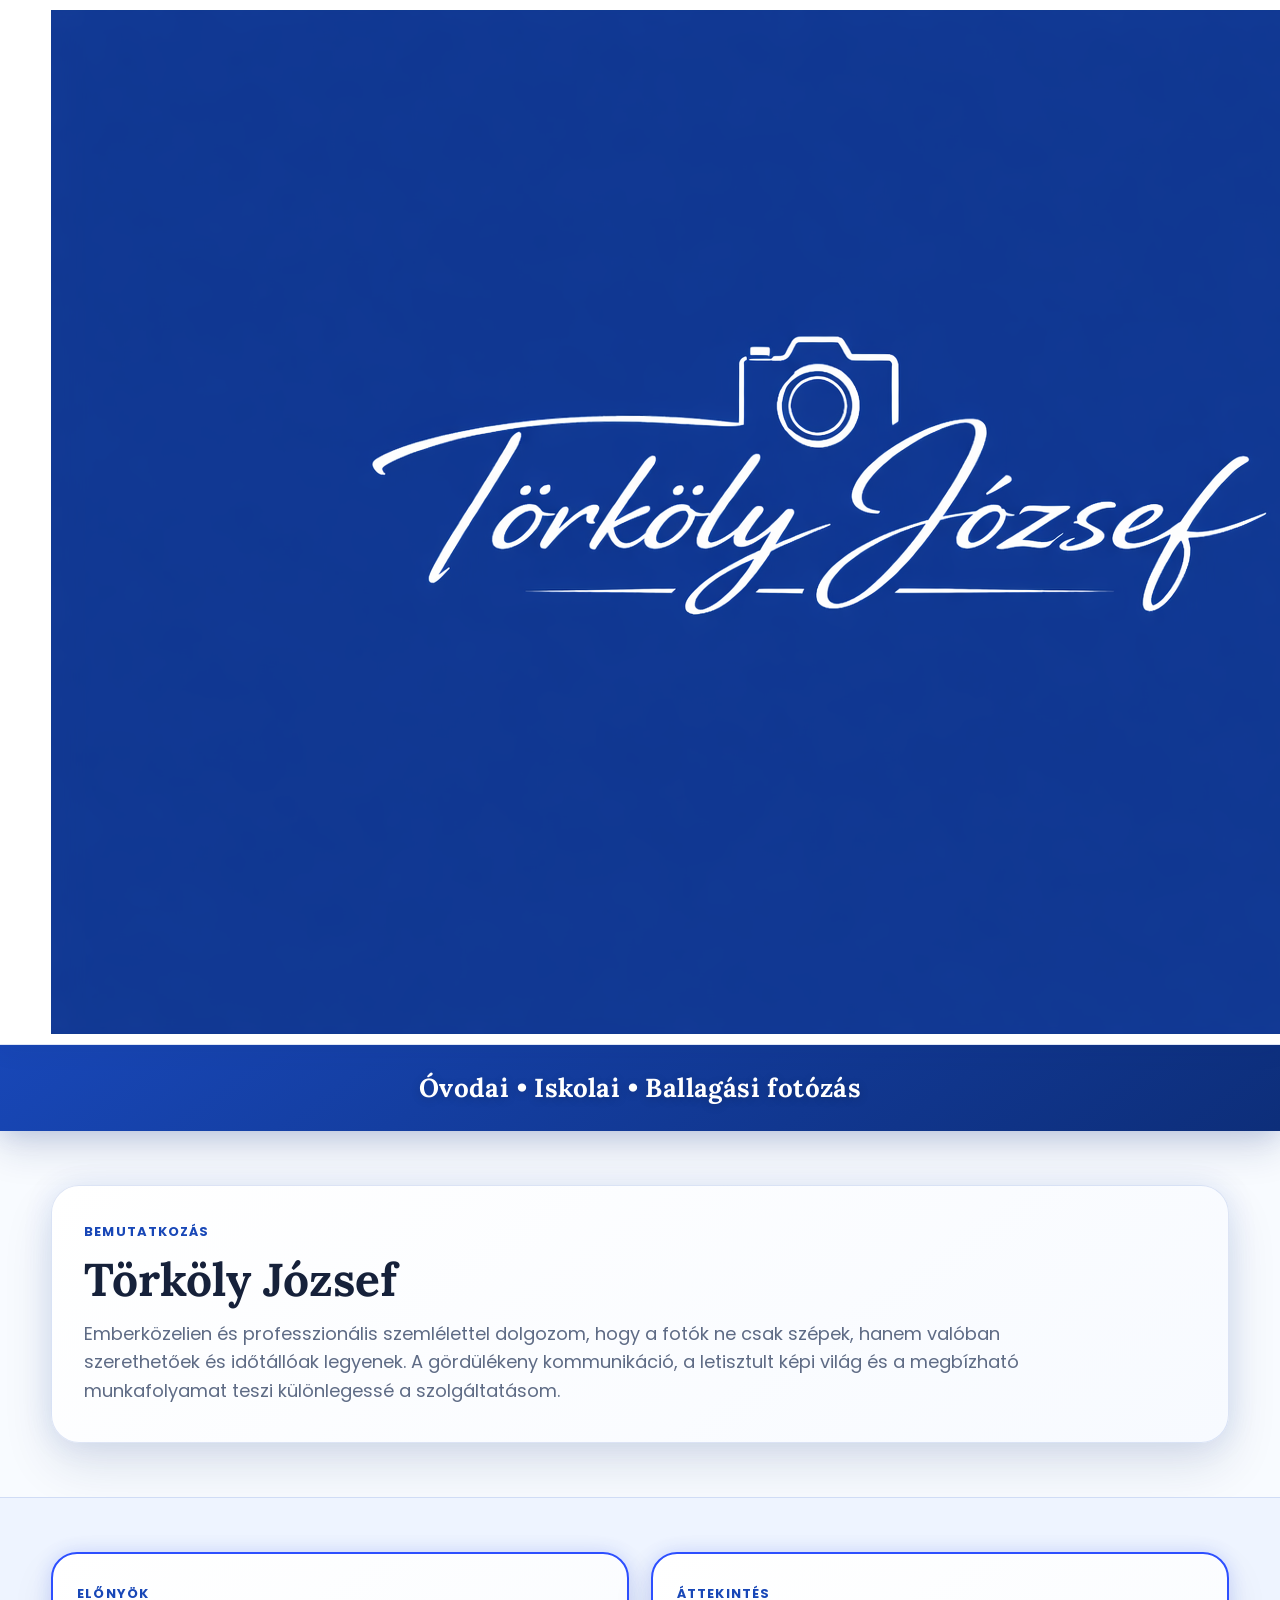
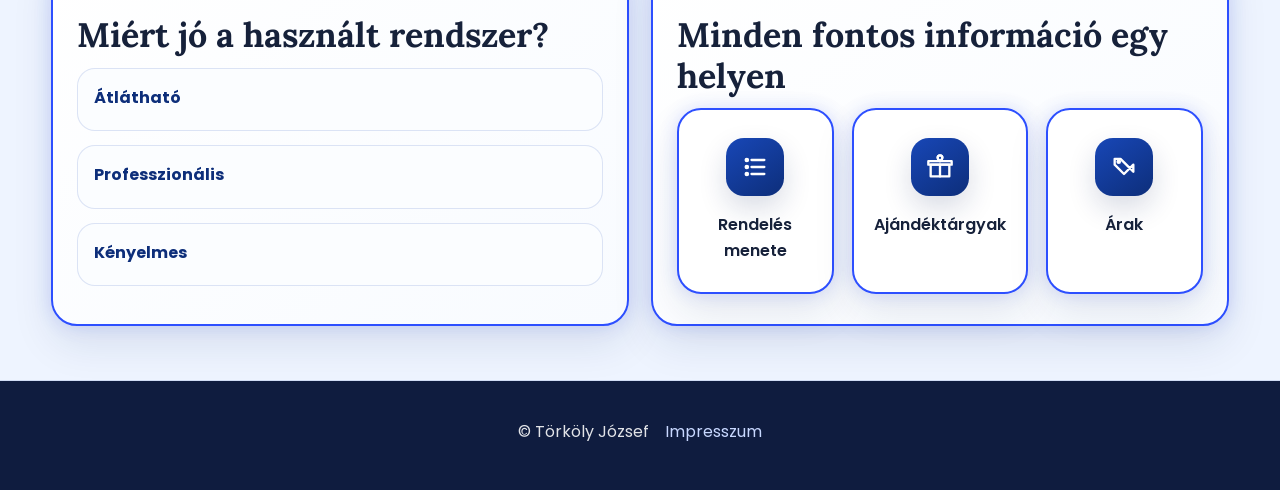
==== index.html @ df9c86a4 "to" ====
<!doctype html>
<html lang="hu">
<head>
  <meta charset="utf-8" />
  <meta name="viewport" content="width=device-width,initial-scale=1" />
  <title>Törköly József Fotó</title>
  <meta name="description" content="Óvodai, iskolai és ballagási fotózás letisztult, professzionális megjelenéssel." />

  <link rel="preconnect" href="https://fonts.googleapis.com">
  <link rel="preconnect" href="https://fonts.gstatic.com" crossorigin>
  <link href="https://fonts.googleapis.com/css2?family=Lora:wght@600;700&family=Poppins:wght@400;500;600;700&display=swap" rel="stylesheet">

  <link rel="stylesheet" href="style.css" />
</head>
<body>

  <header class="header">
    <div class="container header__row">
      <a class="brand" href="index.html" aria-label="Főoldal">
        <div class="brand" aria-label="Logó">
  <img src="kepek/logo.jpeg" alt="Logó" class="brand__img">
</div>
      </a>

      <nav class="nav" aria-label="Fő navigáció">
        <a class="active" href="index.html">Főoldal</a>
        <a href="rendeles-menete.html">Rendelés menete</a>
        <a href="ajandektargyak.html">Ajándéktárgyak</a>
        <a href="arak.html">Árak</a>
        <a href="szuloi-galeria.html">Szülői galéria</a>
        <a href="kapcsolat.html">Kapcsolat</a>
        <a href="dokumentumok.html">Dokumentumok</a>
      </nav>
    </div>
  </header>

  <main>
    <section class="service-strip">
      <div class="container">
        <p>Óvodai • Iskolai • Ballagási fotózás</p>
      </div>
    </section>

    <section class="section">
      <div class="container">
        <div class="intro-card">
          <p class="section-kicker">Bemutatkozás</p>
          <h1>Törköly József</h1>
          <p class="lead intro-lead">
            Emberközelien és professzionális szemlélettel dolgozom, hogy a fotók ne csak szépek,
            hanem valóban szerethetőek és időtállóak legyenek. A gördülékeny kommunikáció, a letisztult
            képi világ és a megbízható munkafolyamat teszi különlegessé a szolgáltatásom.
          </p>
        </div>
      </div>
    </section>

    <section class="section section--light">
      <div class="container">
        <div class="home-cards">

          <div class="feature-card">
            <p class="section-kicker">Előnyök</p>
            <h2>Miért jó a használt rendszer?</h2>

            <div class="info-list">
              <div class="info-item">
                <strong>Átlátható</strong>
                <span></span>
              </div>

              <div class="info-item">
                <strong>Professzionális</strong>
                <span></span>
              </div>

              <div class="info-item">
                <strong>Kényelmes</strong>
                <span></span>
              </div>
            </div>
          </div>

          <div class="feature-card">
            <p class="section-kicker">Áttekintés</p>
            <h2>Minden fontos információ egy helyen</h2>

            <div class="gift-grid gift-grid--compact">
              <div class="gift-card">
                <div class="home-icon home-card-icon">
  <svg viewBox="0 0 24 24" aria-hidden="true">
    <path d="M9 6h11"/>
    <path d="M9 12h11"/>
    <path d="M9 18h11"/>
    <circle cx="5" cy="6" r="1"/>
    <circle cx="5" cy="12" r="1"/>
    <circle cx="5" cy="18" r="1"/>
  </svg>
</div>
                <p>Rendelés menete</p>
              </div>

              <div class="gift-card">
                <div class="home-icon home-card-icon">
  <svg viewBox="0 0 24 24" aria-hidden="true">
    <path d="M4 10h16v10H4z"/>
    <path d="M12 10v10"/>
    <path d="M2 7h20v3H2z"/>
    <path d="M12 7s-2-1.2-2-3a2 2 0 0 1 4 0c0 1.8-2 3-2 3z"/>
    <path d="M12 7s2-1.2 2-3a2 2 0 0 0-4 0c0 1.8 2 3 2 3z"/>
  </svg>
</div>
                <p>Ajándéktárgyak</p>
              </div>

              <div class="gift-card">
                <div class="home-icon home-card-icon">
  <svg viewBox="0 0 24 24" aria-hidden="true">
    <path d="M20 10 12 18 4 10V5h5l11 11z"/>
    <circle cx="7.5" cy="7.5" r="1"/>
  </svg>
</div>
                <p>Árak</p>
              </div>
            </div>
          </div>

        </div>
      </div>
    </section>

    
  </main>

  <footer class="footer">
    <div class="container footer__row">
      <p>© Törköly József</p>
      <a href="impresszum.html">Impresszum</a>
    </div>
  </footer>

</body>
</html>
---- style.css ----
:root{
  --blue: #1847b7;
  --blue-dark: #0d2e7a;
  --blue-soft: #eef4ff;
  --text: #16213a;
  --muted: #5e6b85;
  --white: #ffffff;
  --line: rgba(24, 71, 183, 0.14);
  --shadow: 0 16px 40px rgba(18, 40, 92, 0.10);
  --shadow-strong: 0 20px 50px rgba(18, 40, 92, 0.14);
  --radius: 22px;
}

*{
  box-sizing: border-box;
}

html{
  scroll-behavior: smooth;
}

body{
  margin: 0;
  font-family: "Poppins", system-ui, sans-serif;
  color: var(--text);
  background: #f8fbff;
  line-height: 1.6;
}

img{
  max-width: 100%;
  height: auto;
  display: block;
}

.container{
  width: min(1180px, 92%);
  margin: 0 auto;
}

.header{
  position: sticky;
  top: 0;
  z-index: 1000;
  background: rgba(255,255,255,0.96);
  backdrop-filter: blur(10px);
  border-bottom: 1px solid var(--line);
  box-shadow: 0 8px 22px rgba(20, 42, 90, 0.06);
}

.header__row{
  display: flex;
  align-items: center;
  justify-content: space-between;
  gap: 14px;
  padding: 10px 0;
  flex-wrap: nowrap;
}


.brand{
  display: flex;
  align-items: center;
  flex: 0 0 auto;
  text-decoration: none;
}

.brand__logo{
  width: 48px;
  height: 48px;
  border-radius: 14px;
  background: linear-gradient(145deg, var(--blue), var(--blue-dark));
  color: var(--white);
  display: grid;
  place-items: center;
  font-family: "Lora", serif;
  font-size: 22px;
  font-weight: 700;
  box-shadow: 0 10px 24px rgba(18, 40, 92, 0.14);
}

.nav{
  display: flex;
  align-items: center;
  justify-content: flex-end;
  flex-wrap: wrap;
  gap: 8px;
}

.nav a{
  min-height: 38px;
  display: inline-flex;
  align-items: center;
  justify-content: center;
  text-decoration: none;
  color: var(--blue-dark);
  font-size: 13px;
  font-weight: 600;
  padding: 8px 12px;
  border-radius: 12px;
  border: 1px solid rgba(24, 71, 183, 0.20);
  background: #ffffff;
  transition: 0.2s ease;
}

.nav a:hover{
  background: var(--blue-soft);
  color: var(--blue-dark);
  border-color: rgba(24, 71, 183, 0.35);
}

.nav a.active{
  background: var(--blue);
  color: var(--white);
  border-color: var(--blue);
}

@media (max-width: 768px){
  .header__row{
    padding: 8px 0;
    gap: 8px;
    align-items: center;
  }

  .brand__logo{
    width: 42px;
    height: 42px;
    font-size: 19px;
    border-radius: 12px;
  }

  .nav{
    gap: 6px;
  }

  .nav a{
    min-height: 34px;
    font-size: 12px;
    padding: 6px 10px;
    border-radius: 10px;
  }
}

/* HERO */
.hero{
  padding: 64px 0 40px;
}

.hero__grid{
  display: grid;
  grid-template-columns: 1.15fr 0.85fr;
  gap: 26px;
  align-items: stretch;
}

.hero__content,
.hero__card{
  background: var(--white);
  border: 1px solid var(--line);
  border-radius: 28px;
  box-shadow: var(--shadow);
  padding: 32px;
}

.eyebrow,
.section-kicker{
  margin: 0 0 10px;
  color: var(--blue);
  text-transform: uppercase;
  letter-spacing: 1.1px;
  font-size: 13px;
  font-weight: 700;
}

.section-kicker--light{
  color: rgba(255,255,255,0.85);
}

h1, h2, h3{
  margin: 0 0 12px;
  line-height: 1.2;
}

h1, h2{
  font-family: "Lora", serif;
}

h1{
  font-size: 46px;
}

h2{
  font-size: 34px;
}

h3{
  font-size: 20px;
}

.lead{
  font-size: 18px;
  color: var(--muted);
  margin: 0 0 22px;
}

.hero__actions{
  display: flex;
  gap: 12px;
  flex-wrap: wrap;
}

.btn{
  text-decoration: none;
  display: inline-flex;
  align-items: center;
  justify-content: center;
  min-height: 46px;
  padding: 12px 18px;
  border-radius: 16px;
  font-weight: 700;
  transition: 0.2s ease;
}

.btn--primary{
  background: var(--blue);
  color: var(--white);
  box-shadow: var(--shadow);
}

.btn--primary:hover{
  transform: translateY(-2px);
  background: var(--blue-dark);
}

.btn--secondary{
  background: var(--blue-soft);
  color: var(--blue-dark);
}

.btn--secondary:hover{
  transform: translateY(-2px);
}

.btn--white{
  background: var(--white);
  color: var(--blue-dark);
}

.btn--white:hover{
  transform: translateY(-2px);
}

.info-list{
  display: grid;
  gap: 14px;
}

.info-item{
  border: 1px solid var(--line);
  border-radius: 18px;
  padding: 16px;
  background: #fbfdff;
}

.info-item strong{
  display: block;
  margin-bottom: 4px;
  color: var(--blue-dark);
}

.info-item span{
  color: var(--muted);
  font-size: 15px;
}

/* GENERAL SECTIONS */
.section{
  padding: 54px 0;
}

.section--light{
  background: var(--blue-soft);
  border-top: 1px solid var(--line);
  border-bottom: 1px solid var(--line);
}

.section-heading{
  margin-bottom: 24px;
}

.section-heading h2{
  margin-bottom: 0;
}

/* STEPS */
.steps{
  display: grid;
  grid-template-columns: repeat(5, 1fr);
  gap: 16px;
}

.step-card{
  background: var(--white);
  border: 1px solid var(--line);
  border-radius: var(--radius);
  box-shadow: var(--shadow);
  padding: 22px 18px;
}

.step-number{
  width: 42px;
  height: 42px;
  border-radius: 14px;
  background: linear-gradient(145deg, var(--blue), var(--blue-dark));
  color: var(--white);
  display: grid;
  place-items: center;
  font-weight: 700;
  margin-bottom: 14px;
}

/* GIFTS */
.gift-grid{
  display: grid;
  grid-template-columns: repeat(3, 1fr);
  gap: 18px;
}

.gift-card{
  background: var(--white);
  border: 1px solid var(--line);
  border-radius: 24px;
  box-shadow: var(--shadow-strong);
  padding: 28px 20px;
  text-align: center;
}

.gift-number{
  width: 72px;
  height: 72px;
  border-radius: 20px;
  background: linear-gradient(145deg, var(--blue), var(--blue-dark));
  color: var(--white);
  display: grid;
  place-items: center;
  font-family: "Lora", serif;
  font-size: 28px;
  font-weight: 700;
  margin: 0 auto 16px;
}

.gift-card p{
  margin: 0;
  font-weight: 600;
  color: var(--text);
}

/* PRICES */
.price-box{
  background: var(--white);
  border: 1px solid var(--line);
  border-radius: 24px;
  box-shadow: var(--shadow);
  padding: 24px;
}

.price-list{
  margin: 0;
  padding-left: 22px;
}

.price-list li{
  margin: 10px 0;
  color: var(--text);
  font-weight: 500;
}

/* CTA */
.section--cta{
  background: linear-gradient(145deg, var(--blue), var(--blue-dark));
  color: var(--white);
}

.cta-box{
  display: flex;
  align-items: center;
  justify-content: space-between;
  gap: 20px;
  flex-wrap: wrap;
}

.cta-box h2{
  color: var(--white);
}

.cta-box p{
  margin: 0;
  color: rgba(255,255,255,0.88);
  max-width: 720px;
}

/* CONTACT */
.contact-card{
  background: var(--white);
  border: 1px solid var(--line);
  border-radius: 24px;
  box-shadow: var(--shadow);
  padding: 24px;
}

.contact-card p{
  margin: 8px 0;
}

/* FOOTER */
.footer{
  padding: 22px 0 30px;
  background: #0f1c3f;
  color: rgba(255,255,255,0.88);
  text-align: center;
}

.footer__row{
  display: flex;
  justify-content: center;
  align-items: center;
  gap: 16px;
  flex-wrap: wrap;
  text-align: center;
}

.footer a{
  color: #c8d8ff;
  text-decoration: none;
}

.footer a:hover{
  text-decoration: underline;
}

/* MOBILE */
@media (max-width: 1024px){
  .hero__grid{
    grid-template-columns: 1fr;
  }

  .steps{
    grid-template-columns: repeat(2, 1fr);
  }
}

@media (max-width: 768px){
  .header__row{
    padding: 10px 0;
    gap: 8px;
  }

  .brand__logo{
    width: 52px;
    height: 52px;
    font-size: 24px;
  }

  .nav{
    gap: 8px;
  }

  .nav a{
    font-size: 13px;
    padding: 7px 9px;
  }

  .hero{
    padding: 38px 0 24px;
  }

  .hero__content,
  .hero__card{
    padding: 24px 20px;
  }

  h1{
    font-size: 34px;
  }

  h2{
    font-size: 28px;
  }

  .lead{
    font-size: 16px;
  }

  .steps{
    grid-template-columns: 1fr;
  }

  .gift-grid{
    grid-template-columns: 1fr;
  }

  .cta-box{
    align-items: flex-start;
  }
}

.contact-card{
  max-width: 520px;
  margin: 0 auto;
  padding: 30px;

  background: #fff;
  border-radius: 16px;

  box-shadow: 0 15px 35px rgba(0,0,0,0.08);
  border-top: 4px solid #2f4b8f;

  text-align: center;
}

.contact-phone{
  display:block;
  font-size: 28px;
  font-weight: 700;
  text-decoration: none;
  color: #2f4b8f;
  margin: 10px 0 20px;
}

.info-panel{
  margin-top: 30px;
  background: #ffffff;
  border-radius: 16px;
  padding: 26px;
  box-shadow: 0 15px 35px rgba(0,0,0,0.08);
  border-left: 5px solid #2f4b8f;
}

.info-panel h3{
  margin-top: 0;
  margin-bottom: 10px;
}

.docs-grid{
margin-top:30px;
}

.doc-card{
text-decoration:none;
color:inherit;
display:block;
transition:transform .2s;
}

.doc-card:hover{
transform:translateY(-5px);
}

.doc-open{
display:inline-block;
margin-top:12px;
font-weight:600;
color:#2f4b8f;
}

.service-strip{
  background: linear-gradient(145deg, var(--blue), var(--blue-dark));
  box-shadow:
    0 16px 40px rgba(18, 40, 92, 0.16),
    0 0 24px rgba(24, 71, 183, 0.18);
  text-align: center;
  padding: 22px 0;
  margin: 0;
}

.service-strip p{
  margin: 0;
  color: var(--white);
  font-family: "Lora", serif;
  font-size: 26px;
  font-weight: 700;
  letter-spacing: 0.4px;
  text-shadow: 0 2px 10px rgba(0,0,0,0.18);
}

@media (max-width: 768px){
  .service-strip{
    padding: 18px 0;
  }

  .service-strip p{
    font-size: 19px;
    line-height: 1.4;
  }
}

.intro-card{
  width: 100%;
  background: linear-gradient(145deg, #ffffff, #f7faff);
  border: 1px solid var(--line);
  border-radius: 28px;
  box-shadow:
    0 22px 50px rgba(18, 40, 92, 0.12),
    0 0 30px rgba(24, 71, 183, 0.10);
  padding: 36px 32px;
}

.intro-lead{
  max-width: 980px;
  margin-bottom: 0;
}

.home-cards{
  display: grid;
  grid-template-columns: 1fr 1fr;
  gap: 22px;
}

.feature-card{
  background: linear-gradient(145deg, #ffffff, #f8fbff);
  border: 1px solid var(--line);
  border-radius: 26px;
  box-shadow:
    0 18px 44px rgba(18, 40, 92, 0.12),
    0 0 24px rgba(24, 71, 183, 0.10);
  padding: 30px 24px;
}

.gift-grid--compact{
  margin-top: 8px;
}

@media (max-width: 768px){
  .service-strip{
    padding: 20px 0;
  }

  .service-strip p{
    font-size: 20px;
    line-height: 1.4;
  }

  .intro-card{
    padding: 26px 20px;
  }

  .home-cards{
    grid-template-columns: 1fr;
  }

  .feature-card{
    padding: 24px 18px;
  }
}

.price-table-wrap{
  width: 100%;
  max-width: 760px;
  margin: 18px auto 0;
}

.price-table{
  width: 100%;
  border-collapse: separate;
  border-spacing: 0;
  background: #ffffff;
  border: 2px solid #2d4fff;
  border-radius: 24px;
  overflow: hidden;
  box-shadow:
    0 18px 40px rgba(18, 40, 92, 0.10),
    0 0 18px rgba(45, 79, 255, 0.14);
  font-family: "Poppins", system-ui, sans-serif;
}

.price-table thead th{
  background: linear-gradient(145deg, var(--blue), var(--blue-dark));
  color: var(--white);
  text-align: center;
  padding: 16px 18px;
  font-size: 15px;
  font-weight: 600;
}

.price-table tbody td{
  padding: 16px 18px;
  border-bottom: 1px solid var(--line);
  font-size: 15px;
  color: var(--text);
  background: #ffffff;
  text-align: center;
  vertical-align: middle;
}

.price-table tbody tr:nth-child(even) td{
  background: #f8fbff;
}

.price-table tbody tr:last-child td{
  border-bottom: none;
}

/* Mobilon kártyás nézet */
@media (max-width: 768px){
  .price-table,
  .price-table thead,
  .price-table tbody,
  .price-table th,
  .price-table td,
  .price-table tr{
    display: block;
    width: 100%;
  }

  .price-table{
    border: none;
    background: transparent;
    box-shadow: none;
  }

  .price-table thead{
    display: none;
  }

  .price-table tbody tr{
    background: #ffffff;
    border: 2px solid #2d4fff;
    border-radius: 20px;
    box-shadow:
      0 16px 36px rgba(18, 40, 92, 0.10),
      0 0 18px rgba(45, 79, 255, 0.14);
    margin-bottom: 16px;
    overflow: hidden;
  }

  .price-table tbody td{
    border: none;
    border-bottom: 1px solid var(--line);
    padding: 14px 16px 14px 130px;
    position: relative;
    min-height: 52px;
    font-size: 14px;
    background: #ffffff !important;
    text-align: left;
  }

  .price-table tbody td:last-child{
    border-bottom: none;
  }

  .price-table tbody td::before{
    content: attr(data-label);
    position: absolute;
    left: 16px;
    top: 14px;
    width: 100px;
    font-weight: 700;
    color: var(--blue-dark);
    text-align: left;
  }
}
.step-icon,
.home-icon{
  width: 58px;
  height: 58px;
  border-radius: 18px;
  background: linear-gradient(145deg, var(--blue), var(--blue-dark));
  display: grid;
  place-items: center;
  margin-bottom: 14px;
  box-shadow: 0 12px 28px rgba(18, 40, 92, 0.16);
}

.step-icon svg,
.home-icon svg{
  width: 28px;
  height: 28px;
  stroke: #fff;
  stroke-width: 2;
  fill: none;
  stroke-linecap: round;
  stroke-linejoin: round;
}

.home-card-icon{
  margin: 0 auto 16px;
}

@media (max-width: 768px){
  .step-icon,
  .home-icon{
    width: 52px;
    height: 52px;
  }

  .step-icon svg,
  .home-icon svg{
    width: 24px;
    height: 24px;
  }
}

.docs-container{
display:grid;
grid-template-columns:repeat(2,1fr);
gap:30px;
max-width:900px;
margin:auto;
}

.docs-container{
display:grid;
grid-template-columns:repeat(2,1fr);
gap:30px;
max-width:900px;
margin:auto;
}

.doc-card{
display:block;
background:white;
padding:28px;
border-radius:18px;
text-decoration:none;
color:#111;

box-shadow:0 20px 40px rgba(0,0,0,0.12);
border:2px solid transparent;

transition:all .25s ease;
}

.doc-card:hover{
transform:translateY(-6px);
border-color:#2d4fff;
box-shadow:0 30px 60px rgba(45,79,255,0.25);
}

.doc-card h2{
margin-top:0;
color:#1d3fd1;
}

.doc-card p{
color:#555;
margin-bottom:14px;
}

.doc-open{
font-weight:600;
color:#1d3fd1;
}

/* mobil */

@media (max-width:768px){

.docs-container{
grid-template-columns:1fr;
}

}

.doc-card:hover{
transform:translateY(-6px);
border-color:#2d4fff;
box-shadow:0 30px 60px rgba(45,79,255,0.25);
}

.doc-card h2{
margin-top:0;
color:#1d3fd1;
}

.doc-card p{
color:#555;
margin-bottom:14px;
}

.doc-open{
font-weight:600;
color:#1d3fd1;
}

/* mobil */

@media (max-width:768px){

.docs-container{
grid-template-columns:1fr;
}

}

.gallery-info-card{
  background: #ffffff;
  padding: 35px;
  border-radius: 22px;
  max-width: 920px;
  margin: 0 auto;

  box-shadow:
    0 20px 40px rgba(0,0,0,0.12),
    0 0 25px rgba(45,79,255,0.15);

  text-align: center;
  border: 1px solid var(--line);
}

.gallery-info-card h2{
  margin-top: 0;
  color: var(--blue-dark);
}

.gallery-info-grid{
  display: grid;
  grid-template-columns: repeat(2, 1fr);
  gap: 24px;
  max-width: 920px;
  margin: 36px auto 0;
}

.info-card{
  background: #ffffff;
  padding: 26px;
  border-radius: 20px;
  border: 1px solid var(--line);

  box-shadow:
    0 16px 36px rgba(0,0,0,0.10),
    0 0 18px rgba(45,79,255,0.10);

  transition: 0.25s ease;
}

.info-card:hover{
  transform: translateY(-5px);
  box-shadow:
    0 24px 50px rgba(0,0,0,0.14),
    0 0 24px rgba(45,79,255,0.28);
}

.info-card h3{
  margin-top: 0;
  margin-bottom: 10px;
  color: var(--blue-dark);
}

.gallery-note{
  max-width: 820px;
  margin: 30px auto 0;
  text-align: center;
  color: var(--muted);
  background: #ffffff;
  border: 1px solid var(--line);
  border-radius: 18px;
  padding: 18px 20px;
  box-shadow: var(--shadow);
}

@media (max-width: 768px){
  .gallery-info-card{
    padding: 24px 18px;
  }

  .gallery-info-grid{
    grid-template-columns: 1fr;
    gap: 18px;
    margin-top: 26px;
  }

  .info-card{
    padding: 22px 18px;
  }

  .gallery-note{
    padding: 16px 16px;
  }
}

.step-card,
.gift-card,
.feature-card,
.contact-card,
.info-panel,
.info-card,
.gallery-info-card,
.doc-card,
.price-box,
.hero__content,
.hero__card{
  border: 2px solid #2d4fff;
  box-shadow:
    0 18px 40px rgba(18, 40, 92, 0.10),
    0 0 18px rgba(45, 79, 255, 0.16);
  transition: transform 0.25s ease, box-shadow 0.25s ease, border-color 0.25s ease;
}

.step-card:hover,
.gift-card:hover,
.feature-card:hover,
.contact-card:hover,
.info-panel:hover,
.info-card:hover,
.gallery-info-card:hover,
.doc-card:hover,
.price-box:hover,
.hero__content:hover,
.hero__card:hover{
  transform: translateY(-5px);
  border-color: #1d3fd1;
  box-shadow:
    0 24px 54px rgba(18, 40, 92, 0.16),
    0 0 24px rgba(45, 79, 255, 0.28);
}
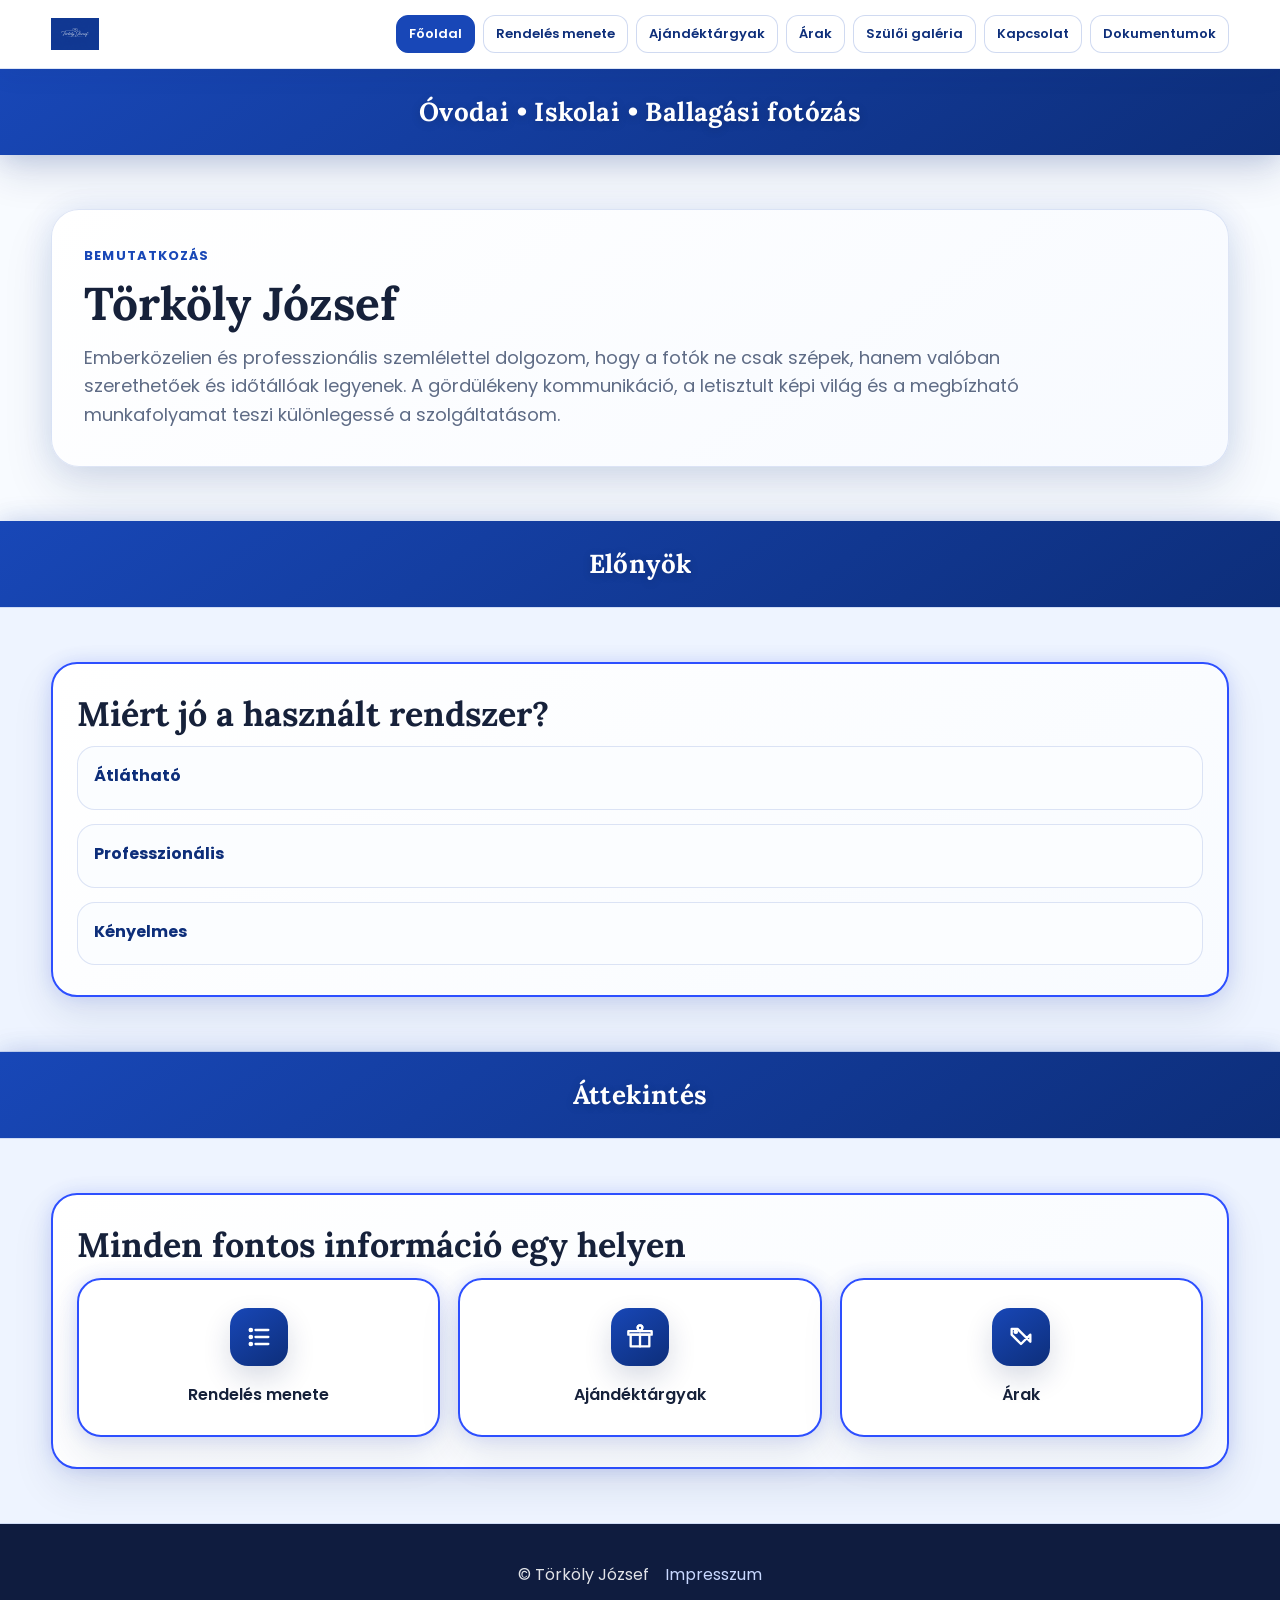
==== commit ebdca107: "index" ====
--- a/index.html
+++ b/index.html
@@ -16,11 +16,9 @@
 
   <header class="header">
     <div class="container header__row">
-      <a class="brand" href="index.html" aria-label="Főoldal">
-        <div class="brand" aria-label="Logó">
-  <img src="kepek/logo.jpeg" alt="Logó" class="brand__img">
-</div>
-      </a>
+      <div class="brand" aria-label="Logó">
+        <img src="kepek/logo.jpeg" alt="Logó" class="brand__img">
+      </div>
 
       <nav class="nav" aria-label="Fő navigáció">
         <a class="active" href="index.html">Főoldal</a>
@@ -55,81 +53,89 @@
       </div>
     </section>
 
+    <section class="service-strip">
+      <div class="container">
+        <p>Előnyök</p>
+      </div>
+    </section>
+
     <section class="section section--light">
       <div class="container">
-        <div class="home-cards">
+        <div class="feature-card">
+          <h2>Miért jó a használt rendszer?</h2>
 
-          <div class="feature-card">
-            <p class="section-kicker">Előnyök</p>
-            <h2>Miért jó a használt rendszer?</h2>
+          <div class="info-list">
+            <div class="info-item">
+              <strong>Átlátható</strong>
+              <span></span>
+            </div>
 
-            <div class="info-list">
-              <div class="info-item">
-                <strong>Átlátható</strong>
-                <span></span>
-              </div>
+            <div class="info-item">
+              <strong>Professzionális</strong>
+              <span></span>
+            </div>
 
-              <div class="info-item">
-                <strong>Professzionális</strong>
-                <span></span>
-              </div>
-
-              <div class="info-item">
-                <strong>Kényelmes</strong>
-                <span></span>
-              </div>
+            <div class="info-item">
+              <strong>Kényelmes</strong>
+              <span></span>
             </div>
           </div>
-
-          <div class="feature-card">
-            <p class="section-kicker">Áttekintés</p>
-            <h2>Minden fontos információ egy helyen</h2>
-
-            <div class="gift-grid gift-grid--compact">
-              <div class="gift-card">
-                <div class="home-icon home-card-icon">
-  <svg viewBox="0 0 24 24" aria-hidden="true">
-    <path d="M9 6h11"/>
-    <path d="M9 12h11"/>
-    <path d="M9 18h11"/>
-    <circle cx="5" cy="6" r="1"/>
-    <circle cx="5" cy="12" r="1"/>
-    <circle cx="5" cy="18" r="1"/>
-  </svg>
-</div>
-                <p>Rendelés menete</p>
-              </div>
-
-              <div class="gift-card">
-                <div class="home-icon home-card-icon">
-  <svg viewBox="0 0 24 24" aria-hidden="true">
-    <path d="M4 10h16v10H4z"/>
-    <path d="M12 10v10"/>
-    <path d="M2 7h20v3H2z"/>
-    <path d="M12 7s-2-1.2-2-3a2 2 0 0 1 4 0c0 1.8-2 3-2 3z"/>
-    <path d="M12 7s2-1.2 2-3a2 2 0 0 0-4 0c0 1.8 2 3 2 3z"/>
-  </svg>
-</div>
-                <p>Ajándéktárgyak</p>
-              </div>
-
-              <div class="gift-card">
-                <div class="home-icon home-card-icon">
-  <svg viewBox="0 0 24 24" aria-hidden="true">
-    <path d="M20 10 12 18 4 10V5h5l11 11z"/>
-    <circle cx="7.5" cy="7.5" r="1"/>
-  </svg>
-</div>
-                <p>Árak</p>
-              </div>
-            </div>
-          </div>
-
         </div>
       </div>
     </section>
 
-    
+    <section class="service-strip">
+      <div class="container">
+        <p>Áttekintés</p>
+      </div>
+    </section>
+
+    <section class="section section--light">
+      <div class="container">
+        <div class="feature-card">
+          <h2>Minden fontos információ egy helyen</h2>
+
+          <div class="gift-grid gift-grid--compact">
+            <div class="gift-card">
+              <div class="home-icon home-card-icon">
+                <svg viewBox="0 0 24 24" aria-hidden="true">
+                  <path d="M9 6h11"/>
+                  <path d="M9 12h11"/>
+                  <path d="M9 18h11"/>
+                  <circle cx="5" cy="6" r="1"/>
+                  <circle cx="5" cy="12" r="1"/>
+                  <circle cx="5" cy="18" r="1"/>
+                </svg>
+              </div>
+              <p>Rendelés menete</p>
+            </div>
+
+            <div class="gift-card">
+              <div class="home-icon home-card-icon">
+                <svg viewBox="0 0 24 24" aria-hidden="true">
+                  <path d="M4 10h16v10H4z"/>
+                  <path d="M12 10v10"/>
+                  <path d="M2 7h20v3H2z"/>
+                  <path d="M12 7s-2-1.2-2-3a2 2 0 0 1 4 0c0 1.8-2 3-2 3z"/>
+                  <path d="M12 7s2-1.2 2-3a2 2 0 0 0-4 0c0 1.8 2 3 2 3z"/>
+                </svg>
+              </div>
+              <p>Ajándéktárgyak</p>
+            </div>
+
+            <div class="gift-card">
+              <div class="home-icon home-card-icon">
+                <svg viewBox="0 0 24 24" aria-hidden="true">
+                  <path d="M20 10 12 18 4 10V5h5l11 11z"/>
+                  <circle cx="7.5" cy="7.5" r="1"/>
+                </svg>
+              </div>
+              <p>Árak</p>
+            </div>
+          </div>
+        </div>
+      </div>
+    </section>
   </main>
 
   <footer class="footer">
@@ -140,4 +146,4 @@
   </footer>
 
 </body>
-</html>
+</html>
--- a/style.css
+++ b/style.css
@@ -1012,4 +1012,18 @@
   box-shadow:
     0 24px 54px rgba(18, 40, 92, 0.16),
     0 0 24px rgba(45, 79, 255, 0.28);
+}
+
+.brand__img{
+  width: 48px;
+  height: 48px;
+  object-fit: contain;
+  display: block;
+}
+
+@media (max-width: 768px){
+  .brand__img{
+    width: 42px;
+    height: 42px;
+  }
 }
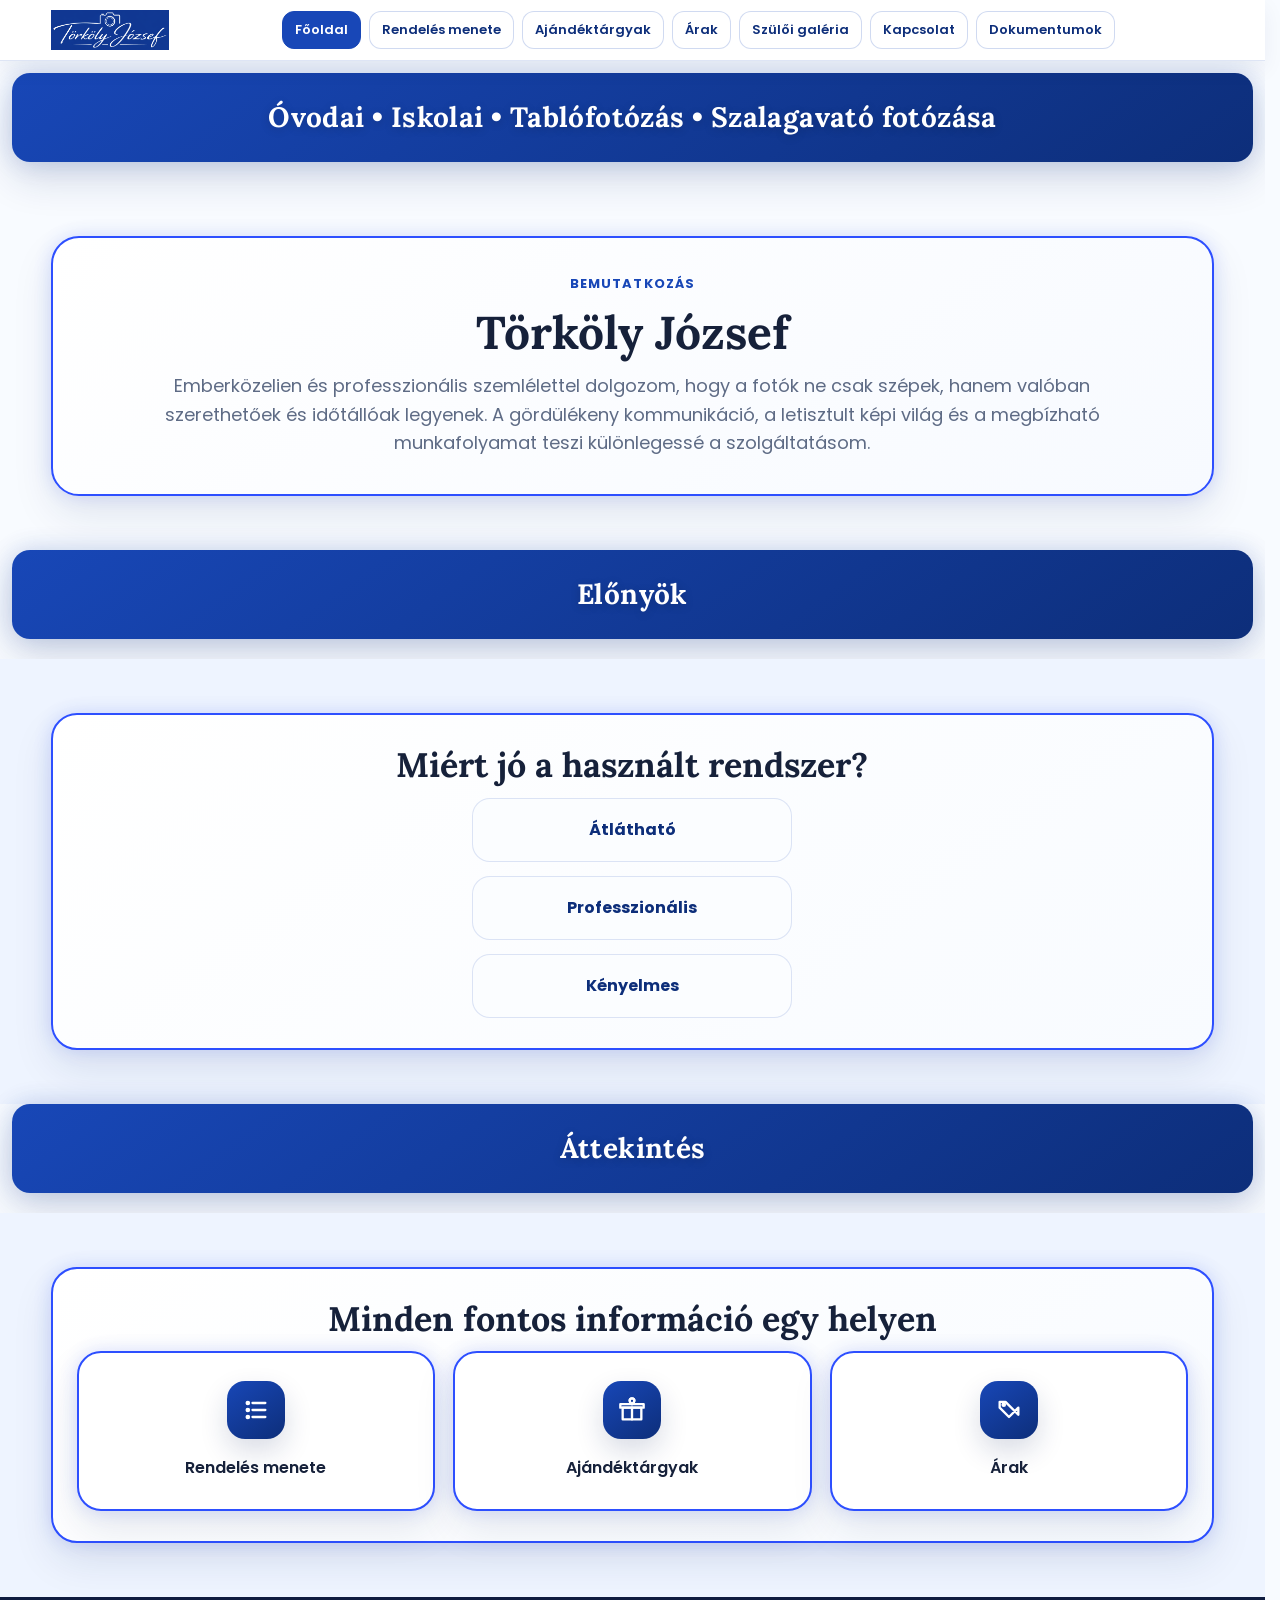
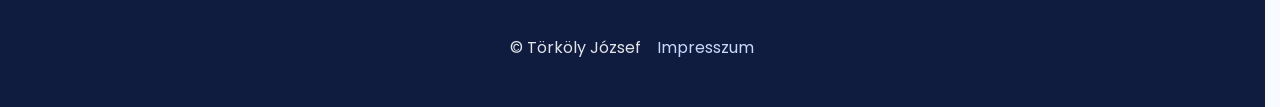
==== commit e34f43ce: "index" ====
--- a/index.html
+++ b/index.html
@@ -4,7 +4,7 @@
   <meta charset="utf-8" />
   <meta name="viewport" content="width=device-width,initial-scale=1" />
   <title>Törköly József Fotó</title>
-  <meta name="description" content="Óvodai, iskolai és ballagási fotózás letisztult, professzionális megjelenéssel." />
+  <meta name="description" content="Óvodai, iskolai, tablófotózás, szalagavató fotózása" />
 
   <link rel="preconnect" href="https://fonts.googleapis.com">
   <link rel="preconnect" href="https://fonts.gstatic.com" crossorigin>
@@ -35,7 +35,7 @@
   <main>
     <section class="service-strip">
       <div class="container">
-        <p>Óvodai • Iskolai • Ballagási fotózás</p>
+        <p>Óvodai • Iskolai • Tablófotózás • Szalagavató fotózása</p>
       </div>
     </section>
 
--- a/style.css
+++ b/style.css
@@ -6,8 +6,6 @@
   --muted: #5e6b85;
   --white: #ffffff;
   --line: rgba(24, 71, 183, 0.14);
-  --shadow: 0 16px 40px rgba(18, 40, 92, 0.10);
-  --shadow-strong: 0 20px 50px rgba(18, 40, 92, 0.14);
   --radius: 22px;
 }
 
@@ -17,6 +15,7 @@
 
 html{
   scroll-behavior: smooth;
+  scrollbar-gutter: stable;
 }
 
 body{
@@ -37,6 +36,50 @@
   width: min(1180px, 92%);
   margin: 0 auto;
 }
+
+/* =========================
+   ALAP TYPOGRÁFIA
+========================= */
+
+h1, h2, h3{
+  margin: 0 0 12px;
+  line-height: 1.2;
+}
+
+h1, h2{
+  font-family: "Lora", serif;
+}
+
+h1{
+  font-size: 46px;
+}
+
+h2{
+  font-size: 34px;
+}
+
+h3{
+  font-size: 20px;
+}
+
+.section-kicker{
+  margin: 0 0 10px;
+  color: var(--blue);
+  text-transform: uppercase;
+  letter-spacing: 1.1px;
+  font-size: 13px;
+  font-weight: 700;
+}
+
+.lead{
+  font-size: 18px;
+  color: var(--muted);
+  margin: 0 0 22px;
+}
+
+/* =========================
+   FEJLÉC - összes oldal
+========================= */
 
 .header{
   position: sticky;
@@ -46,6 +89,7 @@
   backdrop-filter: blur(10px);
   border-bottom: 1px solid var(--line);
   box-shadow: 0 8px 22px rgba(20, 42, 90, 0.06);
+  margin-bottom: 12px;
 }
 
 .header__row{
@@ -57,34 +101,27 @@
   flex-wrap: nowrap;
 }
 
-
 .brand{
   display: flex;
   align-items: center;
   flex: 0 0 auto;
-  text-decoration: none;
-}
-
-.brand__logo{
-  width: 48px;
-  height: 48px;
-  border-radius: 14px;
-  background: linear-gradient(145deg, var(--blue), var(--blue-dark));
-  color: var(--white);
-  display: grid;
-  place-items: center;
-  font-family: "Lora", serif;
-  font-size: 22px;
-  font-weight: 700;
-  box-shadow: 0 10px 24px rgba(18, 40, 92, 0.14);
+}
+
+.brand__img{
+  height: 40px;
+  width: auto;
+  max-width: 160px;
+  object-fit: contain;
+  display: block;
 }
 
 .nav{
   display: flex;
   align-items: center;
-  justify-content: flex-end;
+  justify-content: center;
   flex-wrap: wrap;
   gap: 8px;
+  width: 100%;
 }
 
 .nav a{
@@ -115,222 +152,123 @@
   border-color: var(--blue);
 }
 
-@media (max-width: 768px){
-  .header__row{
-    padding: 8px 0;
-    gap: 8px;
-    align-items: center;
-  }
-
-  .brand__logo{
-    width: 42px;
-    height: 42px;
-    font-size: 19px;
-    border-radius: 12px;
-  }
-
-  .nav{
-    gap: 6px;
-  }
-
-  .nav a{
-    min-height: 34px;
-    font-size: 12px;
-    padding: 6px 10px;
-    border-radius: 10px;
-  }
-}
-
-/* HERO */
-.hero{
-  padding: 64px 0 40px;
-}
-
-.hero__grid{
-  display: grid;
-  grid-template-columns: 1.15fr 0.85fr;
-  gap: 26px;
-  align-items: stretch;
-}
-
-.hero__content,
-.hero__card{
-  background: var(--white);
-  border: 1px solid var(--line);
+/* =========================
+   SZEKCIÓK - általános
+========================= */
+
+.section{
+  padding: 54px 0;
+}
+
+.section--light{
+  background: var(--blue-soft);
+}
+
+.section-heading{
+  margin-bottom: 24px;
+}
+
+.section-heading h2{
+  margin-bottom: 0;
+}
+
+/* =========================
+   KÉK CÍMSÁV - több aloldal
+========================= */
+
+.service-strip{
+  background: linear-gradient(145deg, var(--blue), var(--blue-dark));
+  box-shadow:
+    0 16px 40px rgba(18, 40, 92, 0.16),
+    0 0 24px rgba(24, 71, 183, 0.18);
+  text-align: center;
+  padding: 22px 0;
+  border-radius: 18px;
+  margin: 0 auto 20px;
+  width: calc(100% - 24px);
+}
+
+.service-strip p{
+  margin: 0;
+  color: var(--white);
+  font-family: "Lora", serif;
+  font-size: 28px;
+  font-weight: 700;
+  letter-spacing: 0.4px;
+  text-shadow: 0 2px 10px rgba(0,0,0,0.18);
+}
+
+/* =========================
+   FŐOLDAL - index.html
+========================= */
+
+.intro-card{
+  width: 100%;
+  background: linear-gradient(145deg, #ffffff, #f7faff);
   border-radius: 28px;
-  box-shadow: var(--shadow);
-  padding: 32px;
-}
-
-.eyebrow,
-.section-kicker{
-  margin: 0 0 10px;
-  color: var(--blue);
-  text-transform: uppercase;
-  letter-spacing: 1.1px;
-  font-size: 13px;
-  font-weight: 700;
-}
-
-.section-kicker--light{
-  color: rgba(255,255,255,0.85);
-}
-
-h1, h2, h3{
-  margin: 0 0 12px;
-  line-height: 1.2;
-}
-
-h1, h2{
-  font-family: "Lora", serif;
-}
-
-h1{
-  font-size: 46px;
-}
-
-h2{
-  font-size: 34px;
-}
-
-h3{
-  font-size: 20px;
-}
-
-.lead{
-  font-size: 18px;
-  color: var(--muted);
-  margin: 0 0 22px;
-}
-
-.hero__actions{
-  display: flex;
-  gap: 12px;
-  flex-wrap: wrap;
-}
-
-.btn{
-  text-decoration: none;
-  display: inline-flex;
-  align-items: center;
-  justify-content: center;
-  min-height: 46px;
-  padding: 12px 18px;
-  border-radius: 16px;
-  font-weight: 700;
-  transition: 0.2s ease;
-}
-
-.btn--primary{
-  background: var(--blue);
-  color: var(--white);
-  box-shadow: var(--shadow);
-}
-
-.btn--primary:hover{
-  transform: translateY(-2px);
-  background: var(--blue-dark);
-}
-
-.btn--secondary{
-  background: var(--blue-soft);
-  color: var(--blue-dark);
-}
-
-.btn--secondary:hover{
-  transform: translateY(-2px);
-}
-
-.btn--white{
-  background: var(--white);
-  color: var(--blue-dark);
-}
-
-.btn--white:hover{
-  transform: translateY(-2px);
+  padding: 36px 32px;
+  text-align: center;
+}
+
+.intro-lead{
+  max-width: 980px;
+  margin: 0 auto;
+}
+
+.feature-card{
+  background: linear-gradient(145deg, #ffffff, #f8fbff);
+  border-radius: 26px;
+  padding: 30px 24px;
+  text-align: center;
+}
+
+.feature-card h2{
+  text-align: center;
 }
 
 .info-list{
   display: grid;
   gap: 14px;
+  justify-items: center;
 }
 
 .info-item{
+  width: 100%;
+  max-width: 320px;
+  min-height: 64px;
+  display: flex;
+  align-items: center;
+  justify-content: center;
   border: 1px solid var(--line);
   border-radius: 18px;
-  padding: 16px;
+  padding: 14px 20px;
   background: #fbfdff;
+  text-align: center;
 }
 
 .info-item strong{
   display: block;
-  margin-bottom: 4px;
+  margin: 0;
   color: var(--blue-dark);
 }
 
 .info-item span{
-  color: var(--muted);
-  font-size: 15px;
-}
-
-/* GENERAL SECTIONS */
-.section{
-  padding: 54px 0;
-}
-
-.section--light{
-  background: var(--blue-soft);
-  border-top: 1px solid var(--line);
-  border-bottom: 1px solid var(--line);
-}
-
-.section-heading{
-  margin-bottom: 24px;
-}
-
-.section-heading h2{
-  margin-bottom: 0;
-}
-
-/* STEPS */
-.steps{
-  display: grid;
-  grid-template-columns: repeat(5, 1fr);
-  gap: 16px;
-}
-
-.step-card{
-  background: var(--white);
-  border: 1px solid var(--line);
-  border-radius: var(--radius);
-  box-shadow: var(--shadow);
-  padding: 22px 18px;
-}
-
-.step-number{
-  width: 42px;
-  height: 42px;
-  border-radius: 14px;
-  background: linear-gradient(145deg, var(--blue), var(--blue-dark));
-  color: var(--white);
-  display: grid;
-  place-items: center;
-  font-weight: 700;
-  margin-bottom: 14px;
-}
-
-/* GIFTS */
+  display: none;
+}
+
 .gift-grid{
   display: grid;
   grid-template-columns: repeat(3, 1fr);
   gap: 18px;
 }
 
+.gift-grid--compact{
+  margin-top: 8px;
+}
+
 .gift-card{
   background: var(--white);
-  border: 1px solid var(--line);
   border-radius: 24px;
-  box-shadow: var(--shadow-strong);
   padding: 28px 20px;
   text-align: center;
 }
@@ -355,424 +293,20 @@
   color: var(--text);
 }
 
-/* PRICES */
-.price-box{
-  background: var(--white);
-  border: 1px solid var(--line);
-  border-radius: 24px;
-  box-shadow: var(--shadow);
-  padding: 24px;
-}
-
-.price-list{
-  margin: 0;
-  padding-left: 22px;
-}
-
-.price-list li{
-  margin: 10px 0;
-  color: var(--text);
-  font-weight: 500;
-}
-
-/* CTA */
-.section--cta{
-  background: linear-gradient(145deg, var(--blue), var(--blue-dark));
-  color: var(--white);
-}
-
-.cta-box{
-  display: flex;
-  align-items: center;
-  justify-content: space-between;
-  gap: 20px;
-  flex-wrap: wrap;
-}
-
-.cta-box h2{
-  color: var(--white);
-}
-
-.cta-box p{
-  margin: 0;
-  color: rgba(255,255,255,0.88);
-  max-width: 720px;
-}
-
-/* CONTACT */
-.contact-card{
-  background: var(--white);
-  border: 1px solid var(--line);
-  border-radius: 24px;
-  box-shadow: var(--shadow);
-  padding: 24px;
-}
-
-.contact-card p{
-  margin: 8px 0;
-}
-
-/* FOOTER */
-.footer{
-  padding: 22px 0 30px;
-  background: #0f1c3f;
-  color: rgba(255,255,255,0.88);
-  text-align: center;
-}
-
-.footer__row{
-  display: flex;
-  justify-content: center;
-  align-items: center;
-  gap: 16px;
-  flex-wrap: wrap;
-  text-align: center;
-}
-
-.footer a{
-  color: #c8d8ff;
-  text-decoration: none;
-}
-
-.footer a:hover{
-  text-decoration: underline;
-}
-
-/* MOBILE */
-@media (max-width: 1024px){
-  .hero__grid{
-    grid-template-columns: 1fr;
-  }
-
-  .steps{
-    grid-template-columns: repeat(2, 1fr);
-  }
-}
-
-@media (max-width: 768px){
-  .header__row{
-    padding: 10px 0;
-    gap: 8px;
-  }
-
-  .brand__logo{
-    width: 52px;
-    height: 52px;
-    font-size: 24px;
-  }
-
-  .nav{
-    gap: 8px;
-  }
-
-  .nav a{
-    font-size: 13px;
-    padding: 7px 9px;
-  }
-
-  .hero{
-    padding: 38px 0 24px;
-  }
-
-  .hero__content,
-  .hero__card{
-    padding: 24px 20px;
-  }
-
-  h1{
-    font-size: 34px;
-  }
-
-  h2{
-    font-size: 28px;
-  }
-
-  .lead{
-    font-size: 16px;
-  }
-
-  .steps{
-    grid-template-columns: 1fr;
-  }
-
-  .gift-grid{
-    grid-template-columns: 1fr;
-  }
-
-  .cta-box{
-    align-items: flex-start;
-  }
-}
-
-.contact-card{
-  max-width: 520px;
-  margin: 0 auto;
-  padding: 30px;
-
-  background: #fff;
-  border-radius: 16px;
-
-  box-shadow: 0 15px 35px rgba(0,0,0,0.08);
-  border-top: 4px solid #2f4b8f;
-
-  text-align: center;
-}
-
-.contact-phone{
-  display:block;
-  font-size: 28px;
-  font-weight: 700;
-  text-decoration: none;
-  color: #2f4b8f;
-  margin: 10px 0 20px;
-}
-
-.info-panel{
-  margin-top: 30px;
-  background: #ffffff;
-  border-radius: 16px;
-  padding: 26px;
-  box-shadow: 0 15px 35px rgba(0,0,0,0.08);
-  border-left: 5px solid #2f4b8f;
-}
-
-.info-panel h3{
-  margin-top: 0;
-  margin-bottom: 10px;
-}
-
-.docs-grid{
-margin-top:30px;
-}
-
-.doc-card{
-text-decoration:none;
-color:inherit;
-display:block;
-transition:transform .2s;
-}
-
-.doc-card:hover{
-transform:translateY(-5px);
-}
-
-.doc-open{
-display:inline-block;
-margin-top:12px;
-font-weight:600;
-color:#2f4b8f;
-}
-
-.service-strip{
-  background: linear-gradient(145deg, var(--blue), var(--blue-dark));
-  box-shadow:
-    0 16px 40px rgba(18, 40, 92, 0.16),
-    0 0 24px rgba(24, 71, 183, 0.18);
-  text-align: center;
-  padding: 22px 0;
-  margin: 0;
-}
-
-.service-strip p{
-  margin: 0;
-  color: var(--white);
-  font-family: "Lora", serif;
-  font-size: 26px;
-  font-weight: 700;
-  letter-spacing: 0.4px;
-  text-shadow: 0 2px 10px rgba(0,0,0,0.18);
-}
-
-@media (max-width: 768px){
-  .service-strip{
-    padding: 18px 0;
-  }
-
-  .service-strip p{
-    font-size: 19px;
-    line-height: 1.4;
-  }
-}
-
-.intro-card{
-  width: 100%;
-  background: linear-gradient(145deg, #ffffff, #f7faff);
-  border: 1px solid var(--line);
-  border-radius: 28px;
-  box-shadow:
-    0 22px 50px rgba(18, 40, 92, 0.12),
-    0 0 30px rgba(24, 71, 183, 0.10);
-  padding: 36px 32px;
-}
-
-.intro-lead{
-  max-width: 980px;
-  margin-bottom: 0;
-}
-
-.home-cards{
-  display: grid;
-  grid-template-columns: 1fr 1fr;
-  gap: 22px;
-}
-
-.feature-card{
-  background: linear-gradient(145deg, #ffffff, #f8fbff);
-  border: 1px solid var(--line);
-  border-radius: 26px;
-  box-shadow:
-    0 18px 44px rgba(18, 40, 92, 0.12),
-    0 0 24px rgba(24, 71, 183, 0.10);
-  padding: 30px 24px;
-}
-
-.gift-grid--compact{
-  margin-top: 8px;
-}
-
-@media (max-width: 768px){
-  .service-strip{
-    padding: 20px 0;
-  }
-
-  .service-strip p{
-    font-size: 20px;
-    line-height: 1.4;
-  }
-
-  .intro-card{
-    padding: 26px 20px;
-  }
-
-  .home-cards{
-    grid-template-columns: 1fr;
-  }
-
-  .feature-card{
-    padding: 24px 18px;
-  }
-}
-
-.price-table-wrap{
-  width: 100%;
-  max-width: 760px;
-  margin: 18px auto 0;
-}
-
-.price-table{
-  width: 100%;
-  border-collapse: separate;
-  border-spacing: 0;
-  background: #ffffff;
-  border: 2px solid #2d4fff;
-  border-radius: 24px;
-  overflow: hidden;
-  box-shadow:
-    0 18px 40px rgba(18, 40, 92, 0.10),
-    0 0 18px rgba(45, 79, 255, 0.14);
-  font-family: "Poppins", system-ui, sans-serif;
-}
-
-.price-table thead th{
-  background: linear-gradient(145deg, var(--blue), var(--blue-dark));
-  color: var(--white);
-  text-align: center;
-  padding: 16px 18px;
-  font-size: 15px;
-  font-weight: 600;
-}
-
-.price-table tbody td{
-  padding: 16px 18px;
-  border-bottom: 1px solid var(--line);
-  font-size: 15px;
-  color: var(--text);
-  background: #ffffff;
-  text-align: center;
-  vertical-align: middle;
-}
-
-.price-table tbody tr:nth-child(even) td{
-  background: #f8fbff;
-}
-
-.price-table tbody tr:last-child td{
-  border-bottom: none;
-}
-
-/* Mobilon kártyás nézet */
-@media (max-width: 768px){
-  .price-table,
-  .price-table thead,
-  .price-table tbody,
-  .price-table th,
-  .price-table td,
-  .price-table tr{
-    display: block;
-    width: 100%;
-  }
-
-  .price-table{
-    border: none;
-    background: transparent;
-    box-shadow: none;
-  }
-
-  .price-table thead{
-    display: none;
-  }
-
-  .price-table tbody tr{
-    background: #ffffff;
-    border: 2px solid #2d4fff;
-    border-radius: 20px;
-    box-shadow:
-      0 16px 36px rgba(18, 40, 92, 0.10),
-      0 0 18px rgba(45, 79, 255, 0.14);
-    margin-bottom: 16px;
-    overflow: hidden;
-  }
-
-  .price-table tbody td{
-    border: none;
-    border-bottom: 1px solid var(--line);
-    padding: 14px 16px 14px 130px;
-    position: relative;
-    min-height: 52px;
-    font-size: 14px;
-    background: #ffffff !important;
-    text-align: left;
-  }
-
-  .price-table tbody td:last-child{
-    border-bottom: none;
-  }
-
-  .price-table tbody td::before{
-    content: attr(data-label);
-    position: absolute;
-    left: 16px;
-    top: 14px;
-    width: 100px;
-    font-weight: 700;
-    color: var(--blue-dark);
-    text-align: left;
-  }
-}
-.step-icon,
-.home-icon{
+.home-icon,
+.step-icon{
   width: 58px;
   height: 58px;
   border-radius: 18px;
   background: linear-gradient(145deg, var(--blue), var(--blue-dark));
   display: grid;
   place-items: center;
-  margin-bottom: 14px;
+  margin: 0 auto 14px;
   box-shadow: 0 12px 28px rgba(18, 40, 92, 0.16);
 }
 
-.step-icon svg,
-.home-icon svg{
+.home-icon svg,
+.step-icon svg{
   width: 28px;
   height: 28px;
   stroke: #fff;
@@ -786,111 +320,165 @@
   margin: 0 auto 16px;
 }
 
-@media (max-width: 768px){
-  .step-icon,
-  .home-icon{
-    width: 52px;
-    height: 52px;
-  }
-
-  .step-icon svg,
-  .home-icon svg{
-    width: 24px;
-    height: 24px;
-  }
-}
+/* =========================
+   RENDELÉS MENETE - rendeles-menete.html
+========================= */
+
+.steps{
+  display: grid;
+  grid-template-columns: repeat(5, 1fr);
+  gap: 16px;
+}
+
+.step-card{
+  background: var(--white);
+  border-radius: var(--radius);
+  padding: 22px 18px;
+  text-align: center;
+}
+
+.info-panel{
+  margin-top: 30px;
+  background: #ffffff;
+  border-radius: 16px;
+  padding: 26px;
+  border-left: 5px solid #2f4b8f;
+  text-align: center;
+}
+
+.info-panel h3,
+.info-panel p{
+  text-align: center;
+}
+
+.info-panel h3{
+  margin-top: 0;
+  margin-bottom: 10px;
+}
+
+/* =========================
+   ÁRAK - arak.html
+========================= */
+
+.price-table-wrap{
+  width: 100%;
+  max-width: 760px;
+  margin: 18px auto 0;
+}
+
+.price-table{
+  width: 100%;
+  border-collapse: separate;
+  border-spacing: 0;
+  background: #ffffff;
+  border: 2px solid #2d4fff;
+  border-radius: 24px;
+  overflow: hidden;
+  box-shadow:
+    0 18px 40px rgba(18, 40, 92, 0.10),
+    0 0 18px rgba(45, 79, 255, 0.14);
+  table-layout: fixed;
+}
+
+.price-table thead th{
+  background: linear-gradient(145deg, var(--blue), var(--blue-dark));
+  color: var(--white);
+  text-align: center;
+  padding: 16px 18px;
+  font-size: 15px;
+  font-weight: 600;
+}
+
+.price-table tbody td{
+  padding: 16px 18px;
+  border-bottom: 1px solid var(--line);
+  font-size: 15px;
+  color: var(--text);
+  background: #ffffff;
+  text-align: center;
+  vertical-align: middle;
+}
+
+.price-table tbody tr:nth-child(even) td{
+  background: #f8fbff;
+}
+
+.price-table tbody tr:last-child td{
+  border-bottom: none;
+}
+
+/* =========================
+   KAPCSOLAT - kapcsolat.html
+========================= */
+
+.contact-card{
+  max-width: 520px;
+  margin: 0 auto;
+  padding: 30px;
+  background: #ffffff;
+  border-radius: 16px;
+  text-align: center;
+}
+
+.contact-phone{
+  display: block;
+  font-size: 28px;
+  font-weight: 700;
+  text-decoration: none;
+  color: #2f4b8f;
+  margin: 0;
+}
+
+.contact-note{
+  max-width: 560px;
+  margin: 16px auto 0;
+  text-align: center;
+  color: var(--muted);
+  font-size: 17px;
+  line-height: 1.6;
+}
+
+/* =========================
+   DOKUMENTUMOK - dokumentumok.html
+========================= */
 
 .docs-container{
-display:grid;
-grid-template-columns:repeat(2,1fr);
-gap:30px;
-max-width:900px;
-margin:auto;
-}
-
-.docs-container{
-display:grid;
-grid-template-columns:repeat(2,1fr);
-gap:30px;
-max-width:900px;
-margin:auto;
+  display: grid;
+  grid-template-columns: repeat(2, 1fr);
+  gap: 30px;
+  max-width: 900px;
+  margin: auto;
 }
 
 .doc-card{
-display:block;
-background:white;
-padding:28px;
-border-radius:18px;
-text-decoration:none;
-color:#111;
-
-box-shadow:0 20px 40px rgba(0,0,0,0.12);
-border:2px solid transparent;
-
-transition:all .25s ease;
-}
-
-.doc-card:hover{
-transform:translateY(-6px);
-border-color:#2d4fff;
-box-shadow:0 30px 60px rgba(45,79,255,0.25);
+  display: block;
+  background: #ffffff;
+  padding: 28px;
+  border-radius: 18px;
+  text-decoration: none;
+  color: var(--text);
 }
 
 .doc-card h2{
-margin-top:0;
-color:#1d3fd1;
+  margin-top: 0;
+  color: var(--text);
 }
 
 .doc-card p{
-color:#555;
-margin-bottom:14px;
+  color: var(--muted);
+  margin-bottom: 14px;
 }
 
 .doc-open{
-font-weight:600;
-color:#1d3fd1;
-}
-
-/* mobil */
-
-@media (max-width:768px){
-
-.docs-container{
-grid-template-columns:1fr;
-}
-
-}
-
-.doc-card:hover{
-transform:translateY(-6px);
-border-color:#2d4fff;
-box-shadow:0 30px 60px rgba(45,79,255,0.25);
-}
-
-.doc-card h2{
-margin-top:0;
-color:#1d3fd1;
-}
-
-.doc-card p{
-color:#555;
-margin-bottom:14px;
-}
-
-.doc-open{
-font-weight:600;
-color:#1d3fd1;
-}
-
-/* mobil */
-
-@media (max-width:768px){
-
-.docs-container{
-grid-template-columns:1fr;
-}
-
-}
+  display: inline-block;
+  margin-top: 12px;
+  font-weight: 600;
+  color: var(--blue-dark);
+}
+
+/* =========================
+   SZÜLŐI GALÉRIA - szuloi-galeria.html
+========================= */
 
 .gallery-info-card{
   background: #ffffff;
@@ -898,18 +486,12 @@
   border-radius: 22px;
   max-width: 920px;
   margin: 0 auto;
-
-  box-shadow:
-    0 20px 40px rgba(0,0,0,0.12),
-    0 0 25px rgba(45,79,255,0.15);
-
-  text-align: center;
-  border: 1px solid var(--line);
-}
-
-.gallery-info-card h2{
+  text-align: center;
+}
+
+.gallery-main-title{
   margin-top: 0;
-  color: var(--blue-dark);
+  color: var(--text);
 }
 
 .gallery-info-grid{
@@ -924,20 +506,12 @@
   background: #ffffff;
   padding: 26px;
   border-radius: 20px;
-  border: 1px solid var(--line);
-
-  box-shadow:
-    0 16px 36px rgba(0,0,0,0.10),
-    0 0 18px rgba(45,79,255,0.10);
-
-  transition: 0.25s ease;
-}
-
-.info-card:hover{
-  transform: translateY(-5px);
-  box-shadow:
-    0 24px 50px rgba(0,0,0,0.14),
-    0 0 24px rgba(45,79,255,0.28);
+  text-align: center;
+}
+
+.info-card h3,
+.info-card p{
+  text-align: center;
 }
 
 .info-card h3{
@@ -952,43 +526,66 @@
   text-align: center;
   color: var(--muted);
   background: #ffffff;
-  border: 1px solid var(--line);
   border-radius: 18px;
   padding: 18px 20px;
-  box-shadow: var(--shadow);
-}
-
-@media (max-width: 768px){
-  .gallery-info-card{
-    padding: 24px 18px;
-  }
-
-  .gallery-info-grid{
-    grid-template-columns: 1fr;
-    gap: 18px;
-    margin-top: 26px;
-  }
-
-  .info-card{
-    padding: 22px 18px;
-  }
-
-  .gallery-note{
-    padding: 16px 16px;
-  }
-}
-
+}
+
+.pixieset-highlight{
+  display: inline-block;
+  font-size: 1.15em;
+  font-weight: 700;
+  color: var(--blue-dark);
+}
+
+/* =========================
+   IMPRESSZUM - impresszum.html
+   Ugyanazt a contact-card stílust használja
+========================= */
+
+/* =========================
+   LÁBLÉC - összes oldal
+========================= */
+
+.footer{
+  padding: 22px 0 30px;
+  background: #0f1c3f;
+  color: rgba(255,255,255,0.88);
+  text-align: center;
+}
+
+.footer__row{
+  display: flex;
+  justify-content: center;
+  align-items: center;
+  gap: 16px;
+  flex-wrap: wrap;
+  text-align: center;
+}
+
+.footer a{
+  color: #c8d8ff;
+  text-decoration: none;
+}
+
+.footer a:hover{
+  text-decoration: underline;
+}
+
+/* =========================
+   EGYSÉGES KÁRTYASTÍLUS
+   több aloldal közös
+========================= */
+
+.intro-card,
+.feature-card,
 .step-card,
 .gift-card,
-.feature-card,
+.info-panel,
 .contact-card,
-.info-panel,
+.doc-card,
+.gallery-info-card,
 .info-card,
-.gallery-info-card,
-.doc-card,
-.price-box,
-.hero__content,
-.hero__card{
+.gallery-note{
   border: 2px solid #2d4fff;
   box-shadow:
     0 18px 40px rgba(18, 40, 92, 0.10),
@@ -996,17 +593,16 @@
   transition: transform 0.25s ease, box-shadow 0.25s ease, border-color 0.25s ease;
 }
 
+.intro-card:hover,
+.feature-card:hover,
 .step-card:hover,
 .gift-card:hover,
-.feature-card:hover,
+.info-panel:hover,
 .contact-card:hover,
-.info-panel:hover,
+.doc-card:hover,
+.gallery-info-card:hover,
 .info-card:hover,
-.gallery-info-card:hover,
-.doc-card:hover,
-.price-box:hover,
-.hero__content:hover,
-.hero__card:hover{
+.gallery-note:hover{
   transform: translateY(-5px);
   border-color: #1d3fd1;
   box-shadow:
@@ -1014,16 +610,151 @@
     0 0 24px rgba(45, 79, 255, 0.28);
 }
 
-.brand__img{
-  width: 48px;
-  height: 48px;
-  object-fit: contain;
-  display: block;
-}
+/* =========================
+   TABLET - 1024px alatt
+========================= */
+
+@media (max-width: 1024px){
+  .steps{
+    grid-template-columns: repeat(2, 1fr);
+  }
+}
+
+/* =========================
+   MOBIL - 768px alatt
+========================= */
 
 @media (max-width: 768px){
+  .header{
+    padding: 6px 0;
+  }
+
+  .header__row{
+    flex-direction: column;
+    align-items: center;
+    gap: 8px;
+    padding: 8px 0;
+  }
+
   .brand__img{
-    width: 42px;
-    height: 42px;
+    height: 48px;
+  }
+
+  .nav{
+    gap: 6px;
+    justify-content: center;
+  }
+
+  .nav a{
+    min-height: 34px;
+    font-size: 12px;
+    padding: 6px 10px;
+    border-radius: 10px;
+    flex: 0 0 auto;
+  }
+
+  h1{
+    font-size: 34px;
+  }
+
+  h2{
+    font-size: 28px;
+  }
+
+  .lead{
+    font-size: 16px;
+  }
+
+  .service-strip{
+    padding: 18px 0;
+  }
+
+  .service-strip p{
+    font-size: 20px;
+    line-height: 1.4;
+  }
+
+  .intro-card{
+    padding: 26px 20px;
+  }
+
+  .feature-card{
+    padding: 24px 18px;
+  }
+
+  .info-item{
+    max-width: 280px;
+    min-height: 58px;
+    padding: 12px 16px;
+  }
+
+  .steps{
+    grid-template-columns: 1fr;
+  }
+
+  .gift-grid{
+    grid-template-columns: 1fr;
+  }
+
+  .home-icon,
+  .step-icon{
+    width: 52px;
+    height: 52px;
+  }
+
+  .home-icon svg,
+  .step-icon svg{
+    width: 24px;
+    height: 24px;
+  }
+
+  /* ÁRAK - mobilon is normál táblázat marad */
+  .price-table-wrap{
+    width: 100%;
+    max-width: 100%;
+    margin: 18px auto 0;
+  }
+
+  .price-table{
+    width: 100%;
+    min-width: 0;
+    table-layout: fixed;
+  }
+
+  .price-table thead th,
+  .price-table tbody td{
+    padding: 12px 10px;
+    font-size: 14px;
+    text-align: center;
+  }
+
+  .docs-container{
+    grid-template-columns: 1fr;
+  }
+
+  .gallery-info-card{
+    padding: 24px 18px;
+  }
+
+  .gallery-info-grid{
+    grid-template-columns: 1fr;
+    gap: 18px;
+    margin-top: 26px;
+  }
+
+  .info-card{
+    padding: 22px 18px;
+  }
+
+  .gallery-note{
+    padding: 16px 16px;
+  }
+
+  .contact-note{
+    font-size: 16px;
+  }
+
+  .pixieset-highlight{
+    font-size: 1.08em;
   }
 }
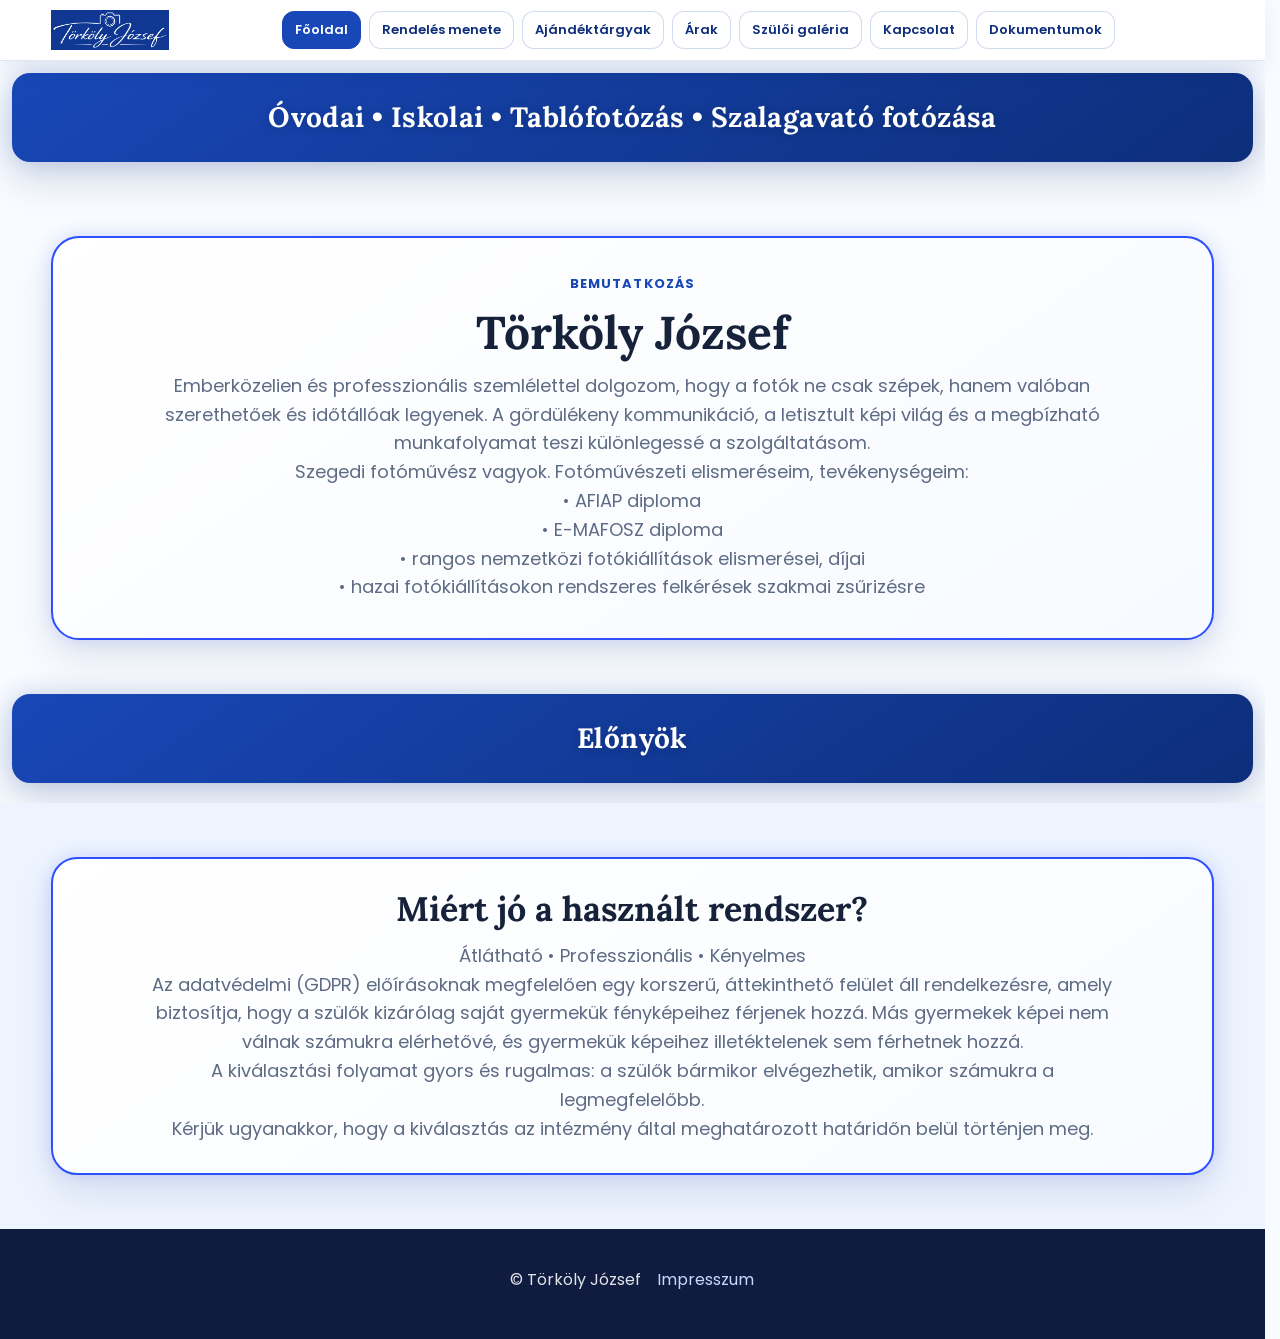
==== commit 62984811: "index" ====
--- a/index.html
+++ b/index.html
@@ -44,10 +44,22 @@
         <div class="intro-card">
           <p class="section-kicker">Bemutatkozás</p>
           <h1>Törköly József</h1>
+
           <p class="lead intro-lead">
             Emberközelien és professzionális szemlélettel dolgozom, hogy a fotók ne csak szépek,
             hanem valóban szerethetőek és időtállóak legyenek. A gördülékeny kommunikáció, a letisztult
             képi világ és a megbízható munkafolyamat teszi különlegessé a szolgáltatásom.
+          </p>
+
+          <p class="lead intro-lead">
+            Szegedi fotóművész vagyok. Fotóművészeti elismeréseim, tevékenységeim:
+          </p>
+
+          <p class="lead intro-lead">
+            • AFIAP diploma<br>
+            • E-MAFOSZ diploma<br>
+            • rangos nemzetközi fotókiállítások elismerései, díjai<br>
+            • hazai fotókiállításokon rendszeres felkérések szakmai zsűrizésre
           </p>
         </div>
       </div>
@@ -64,75 +76,24 @@
         <div class="feature-card">
           <h2>Miért jó a használt rendszer?</h2>
 
-          <div class="info-list">
-            <div class="info-item">
-              <strong>Átlátható</strong>
-              <span></span>
-            </div>
+          <p class="lead intro-lead">
+            Átlátható • Professzionális • Kényelmes
+          </p>
 
-            <div class="info-item">
-              <strong>Professzionális</strong>
-              <span></span>
-            </div>
+          <p class="lead intro-lead">
+            Az adatvédelmi (GDPR) előírásoknak megfelelően egy korszerű, áttekinthető felület áll rendelkezésre,
+            amely biztosítja, hogy a szülők kizárólag saját gyermekük fényképeihez férjenek hozzá.
+            Más gyermekek képei nem válnak számukra elérhetővé, és gyermekük képeihez illetéktelenek sem férhetnek hozzá.
+          </p>
 
-            <div class="info-item">
-              <strong>Kényelmes</strong>
-              <span></span>
-            </div>
-          </div>
-        </div>
-      </div>
-    </section>
+          <p class="lead intro-lead">
+            A kiválasztási folyamat gyors és rugalmas: a szülők bármikor elvégezhetik,
+            amikor számukra a legmegfelelőbb.
+          </p>
 
-    <section class="service-strip">
-      <div class="container">
-        <p>Áttekintés</p>
-      </div>
-    </section>
-
-    <section class="section section--light">
-      <div class="container">
-        <div class="feature-card">
-          <h2>Minden fontos információ egy helyen</h2>
-
-          <div class="gift-grid gift-grid--compact">
-            <div class="gift-card">
-              <div class="home-icon home-card-icon">
-                <svg viewBox="0 0 24 24" aria-hidden="true">
-                  <path d="M9 6h11"/>
-                  <path d="M9 12h11"/>
-                  <path d="M9 18h11"/>
-                  <circle cx="5" cy="6" r="1"/>
-                  <circle cx="5" cy="12" r="1"/>
-                  <circle cx="5" cy="18" r="1"/>
-                </svg>
-              </div>
-              <p>Rendelés menete</p>
-            </div>
-
-            <div class="gift-card">
-              <div class="home-icon home-card-icon">
-                <svg viewBox="0 0 24 24" aria-hidden="true">
-                  <path d="M4 10h16v10H4z"/>
-                  <path d="M12 10v10"/>
-                  <path d="M2 7h20v3H2z"/>
-                  <path d="M12 7s-2-1.2-2-3a2 2 0 0 1 4 0c0 1.8-2 3-2 3z"/>
-                  <path d="M12 7s2-1.2 2-3a2 2 0 0 0-4 0c0 1.8 2 3 2 3z"/>
-                </svg>
-              </div>
-              <p>Ajándéktárgyak</p>
-            </div>
-
-            <div class="gift-card">
-              <div class="home-icon home-card-icon">
-                <svg viewBox="0 0 24 24" aria-hidden="true">
-                  <path d="M20 10 12 18 4 10V5h5l11 11z"/>
-                  <circle cx="7.5" cy="7.5" r="1"/>
-                </svg>
-              </div>
-              <p>Árak</p>
-            </div>
-          </div>
+          <p class="lead intro-lead">
+            Kérjük ugyanakkor, hogy a kiválasztás az intézmény által meghatározott határidőn belül történjen meg.
+          </p>
         </div>
       </div>
     </section>
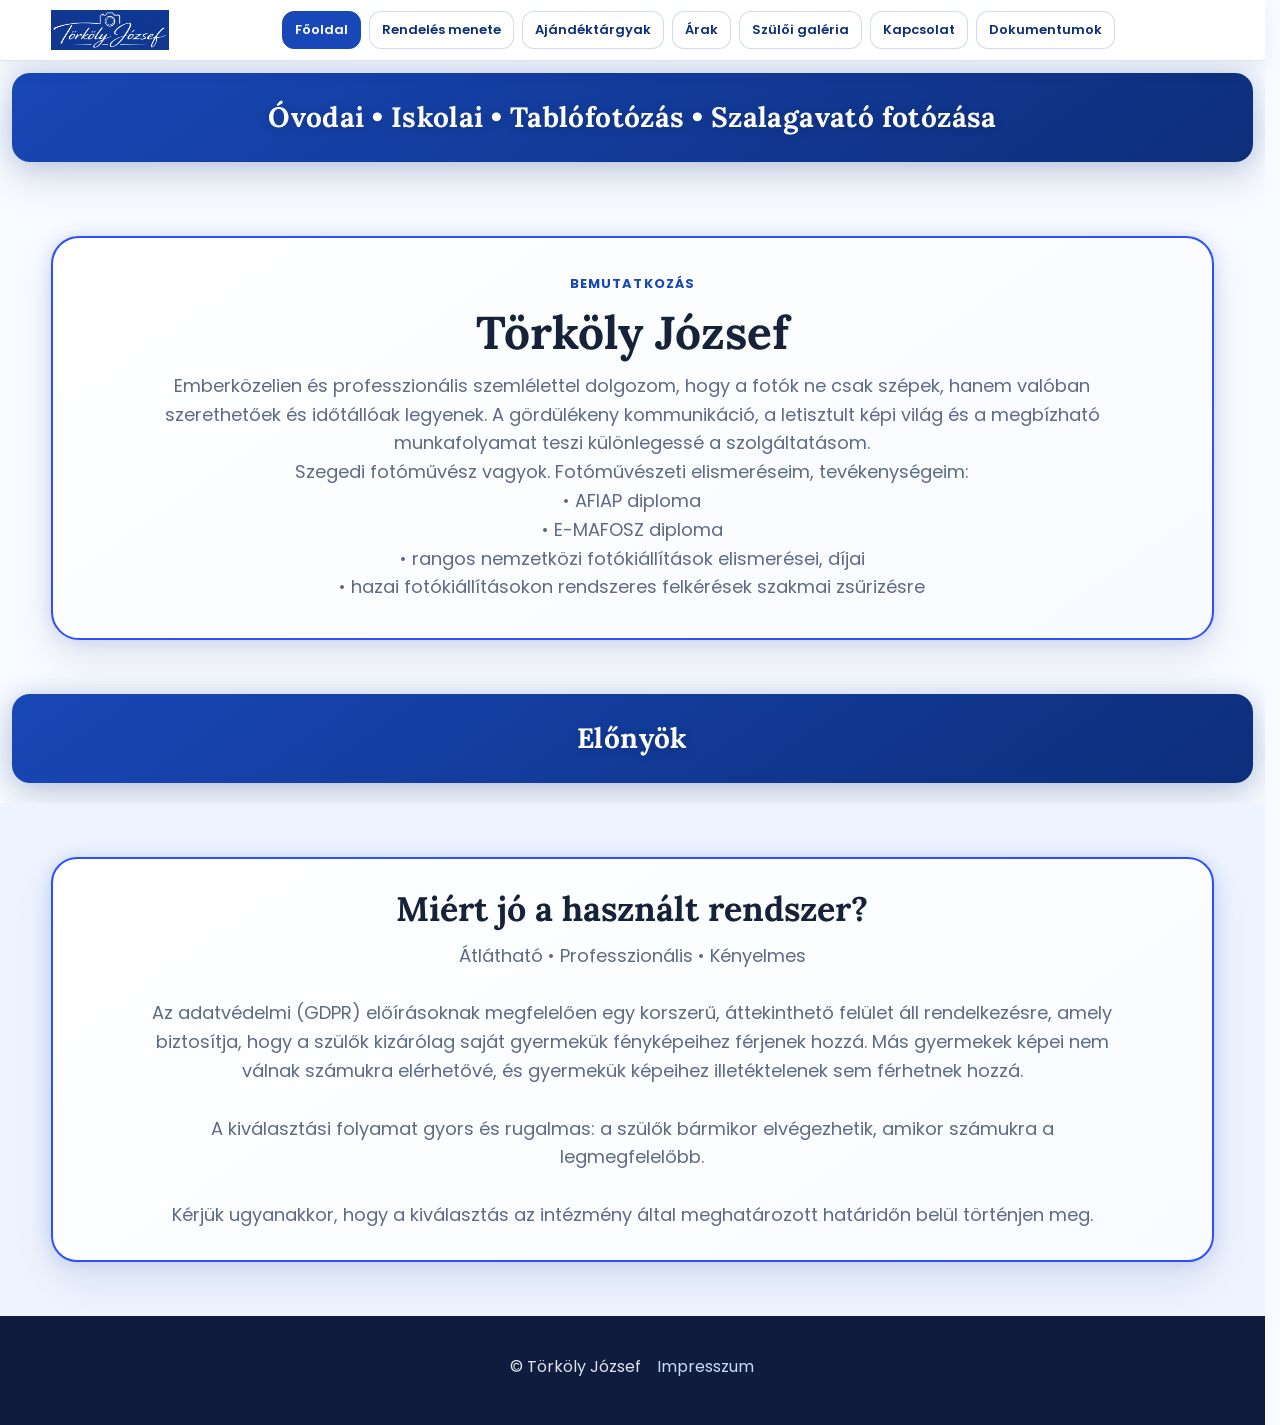
==== commit 15886880: "index" ====
--- a/index.html
+++ b/index.html
@@ -77,18 +77,18 @@
           <h2>Miért jó a használt rendszer?</h2>
 
           <p class="lead intro-lead">
-            Átlátható • Professzionális • Kényelmes
+            Átlátható • Professzionális • Kényelmes<br><br>
           </p>
 
           <p class="lead intro-lead">
             Az adatvédelmi (GDPR) előírásoknak megfelelően egy korszerű, áttekinthető felület áll rendelkezésre,
             amely biztosítja, hogy a szülők kizárólag saját gyermekük fényképeihez férjenek hozzá.
-            Más gyermekek képei nem válnak számukra elérhetővé, és gyermekük képeihez illetéktelenek sem férhetnek hozzá.
+            Más gyermekek képei nem válnak számukra elérhetővé, és gyermekük képeihez illetéktelenek sem férhetnek hozzá.<br><br>
           </p>
 
           <p class="lead intro-lead">
             A kiválasztási folyamat gyors és rugalmas: a szülők bármikor elvégezhetik,
-            amikor számukra a legmegfelelőbb.
+            amikor számukra a legmegfelelőbb.<br><br>
           </p>
 
           <p class="lead intro-lead">
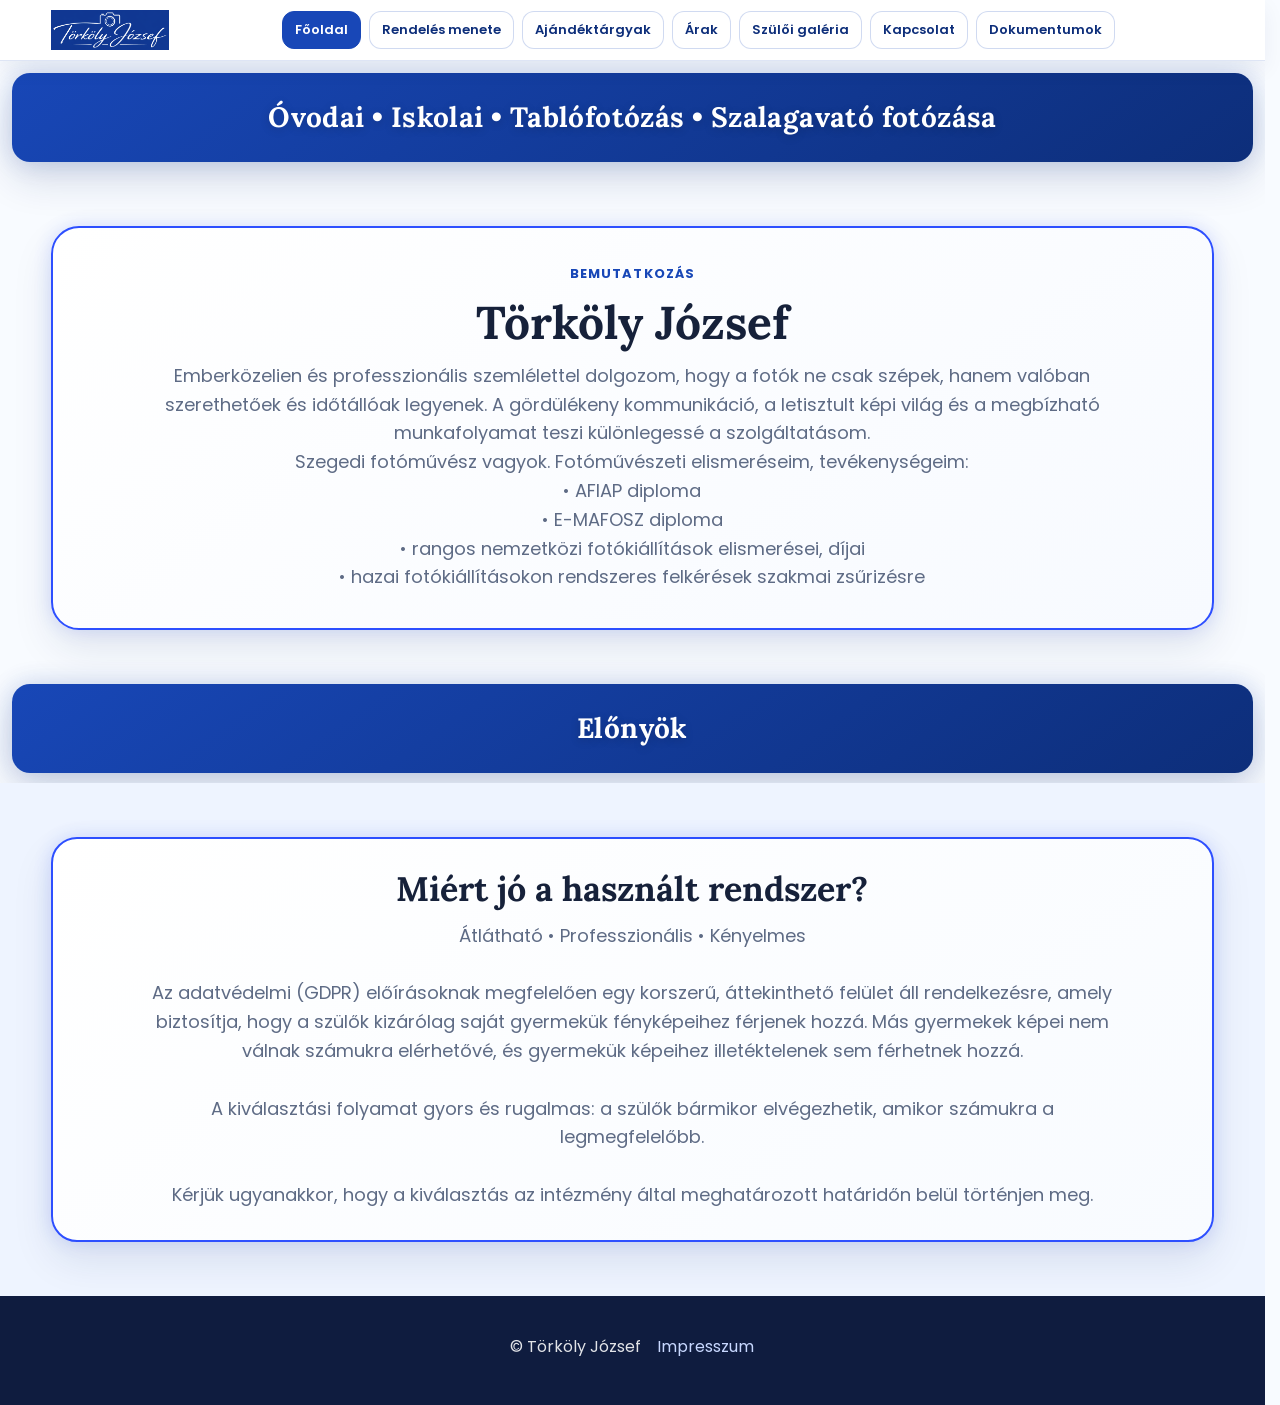
==== commit 8342e1f9: "favicon" ====
--- a/index.html
+++ b/index.html
@@ -10,6 +10,8 @@
   <link rel="preconnect" href="https://fonts.gstatic.com" crossorigin>
   <link href="https://fonts.googleapis.com/css2?family=Lora:wght@600;700&family=Poppins:wght@400;500;600;700&display=swap" rel="stylesheet">
 
+  <link rel="icon" type="image/png" href="kepek/favicon.png">
+  <link rel="apple-touch-icon" href="kepek/favicon.png">
   <link rel="stylesheet" href="style.css" />
 </head>
 <body>
--- a/style.css
+++ b/style.css
@@ -184,7 +184,7 @@
   text-align: center;
   padding: 22px 0;
   border-radius: 18px;
-  margin: 0 auto 20px;
+  margin: 0 auto 10px;
   width: calc(100% - 24px);
 }
 
@@ -610,6 +610,16 @@
     0 0 24px rgba(45, 79, 255, 0.28);
 }
 
+
+.price-strip{
+  margin-bottom: 4px;
+}
+
+.price-section{
+  padding-top: 6px;
+  padding-bottom: 46px;
+}
+
 /* =========================
    TABLET - 1024px alatt
 ========================= */
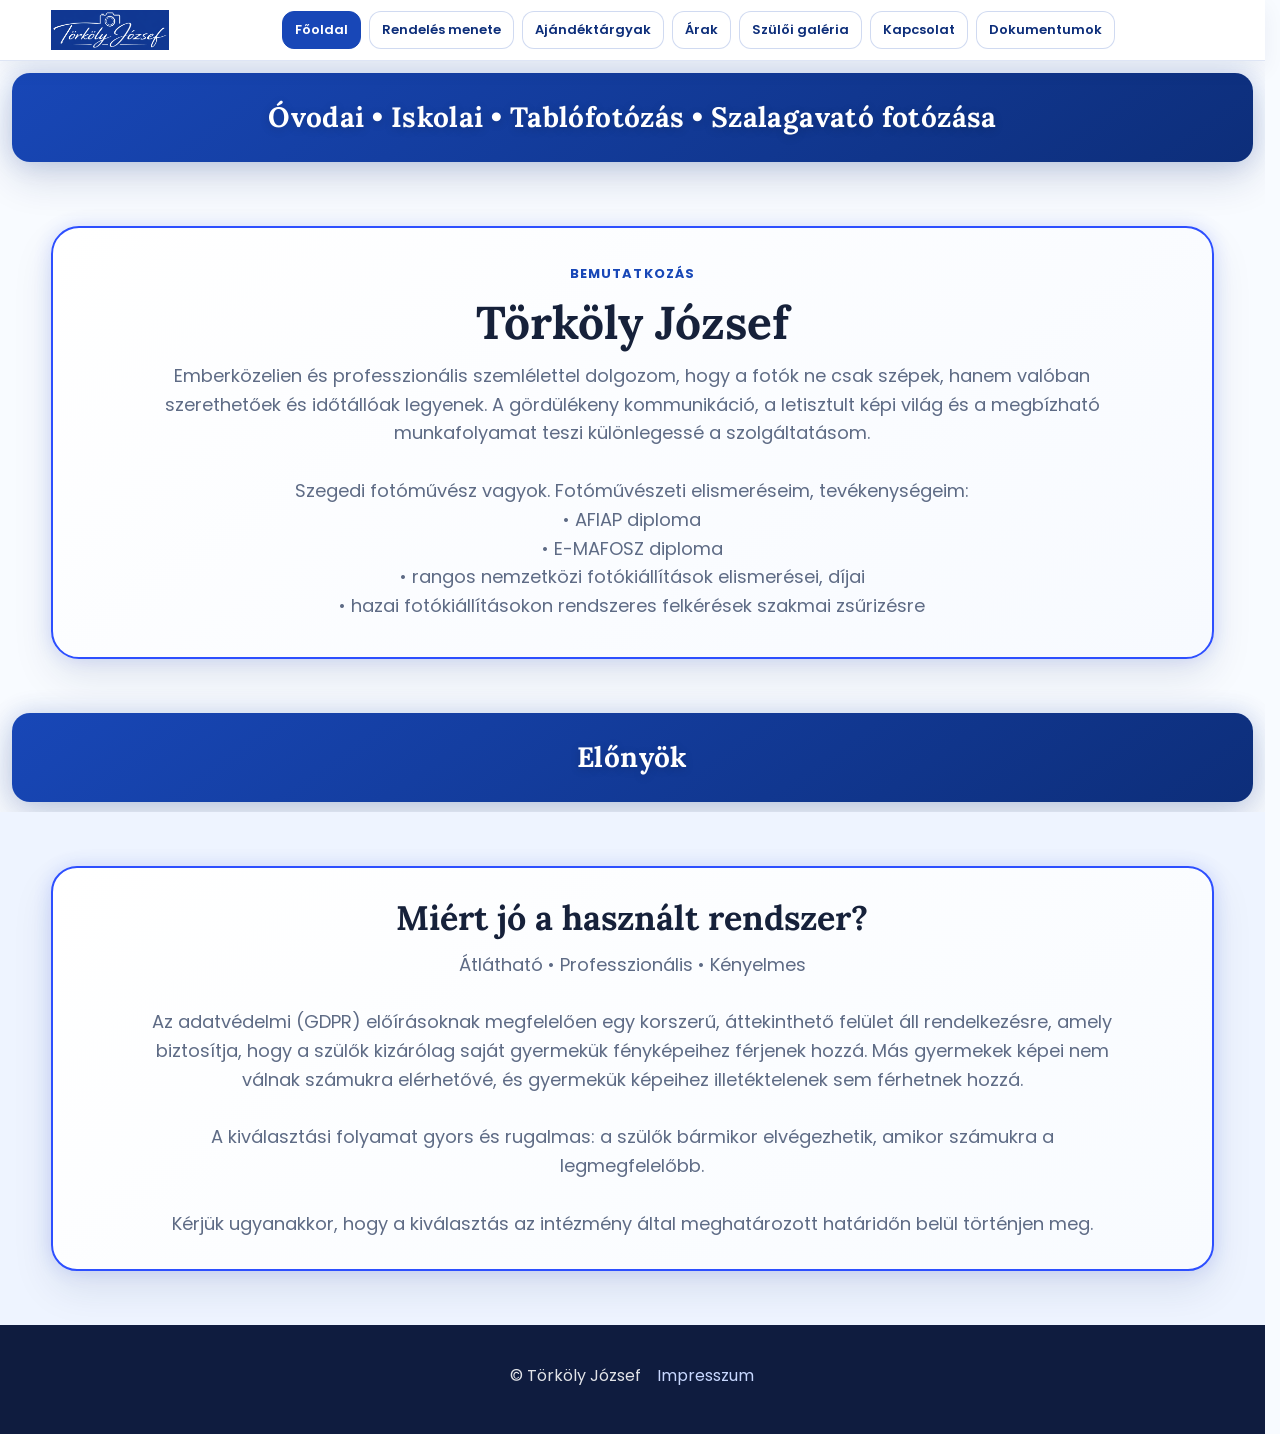
==== commit fabe512b: "br" ====
--- a/index.html
+++ b/index.html
@@ -50,7 +50,7 @@
           <p class="lead intro-lead">
             Emberközelien és professzionális szemlélettel dolgozom, hogy a fotók ne csak szépek,
             hanem valóban szerethetőek és időtállóak legyenek. A gördülékeny kommunikáció, a letisztult
-            képi világ és a megbízható munkafolyamat teszi különlegessé a szolgáltatásom.
+            képi világ és a megbízható munkafolyamat teszi különlegessé a szolgáltatásom.<br></br>
           </p>
 
           <p class="lead intro-lead">
